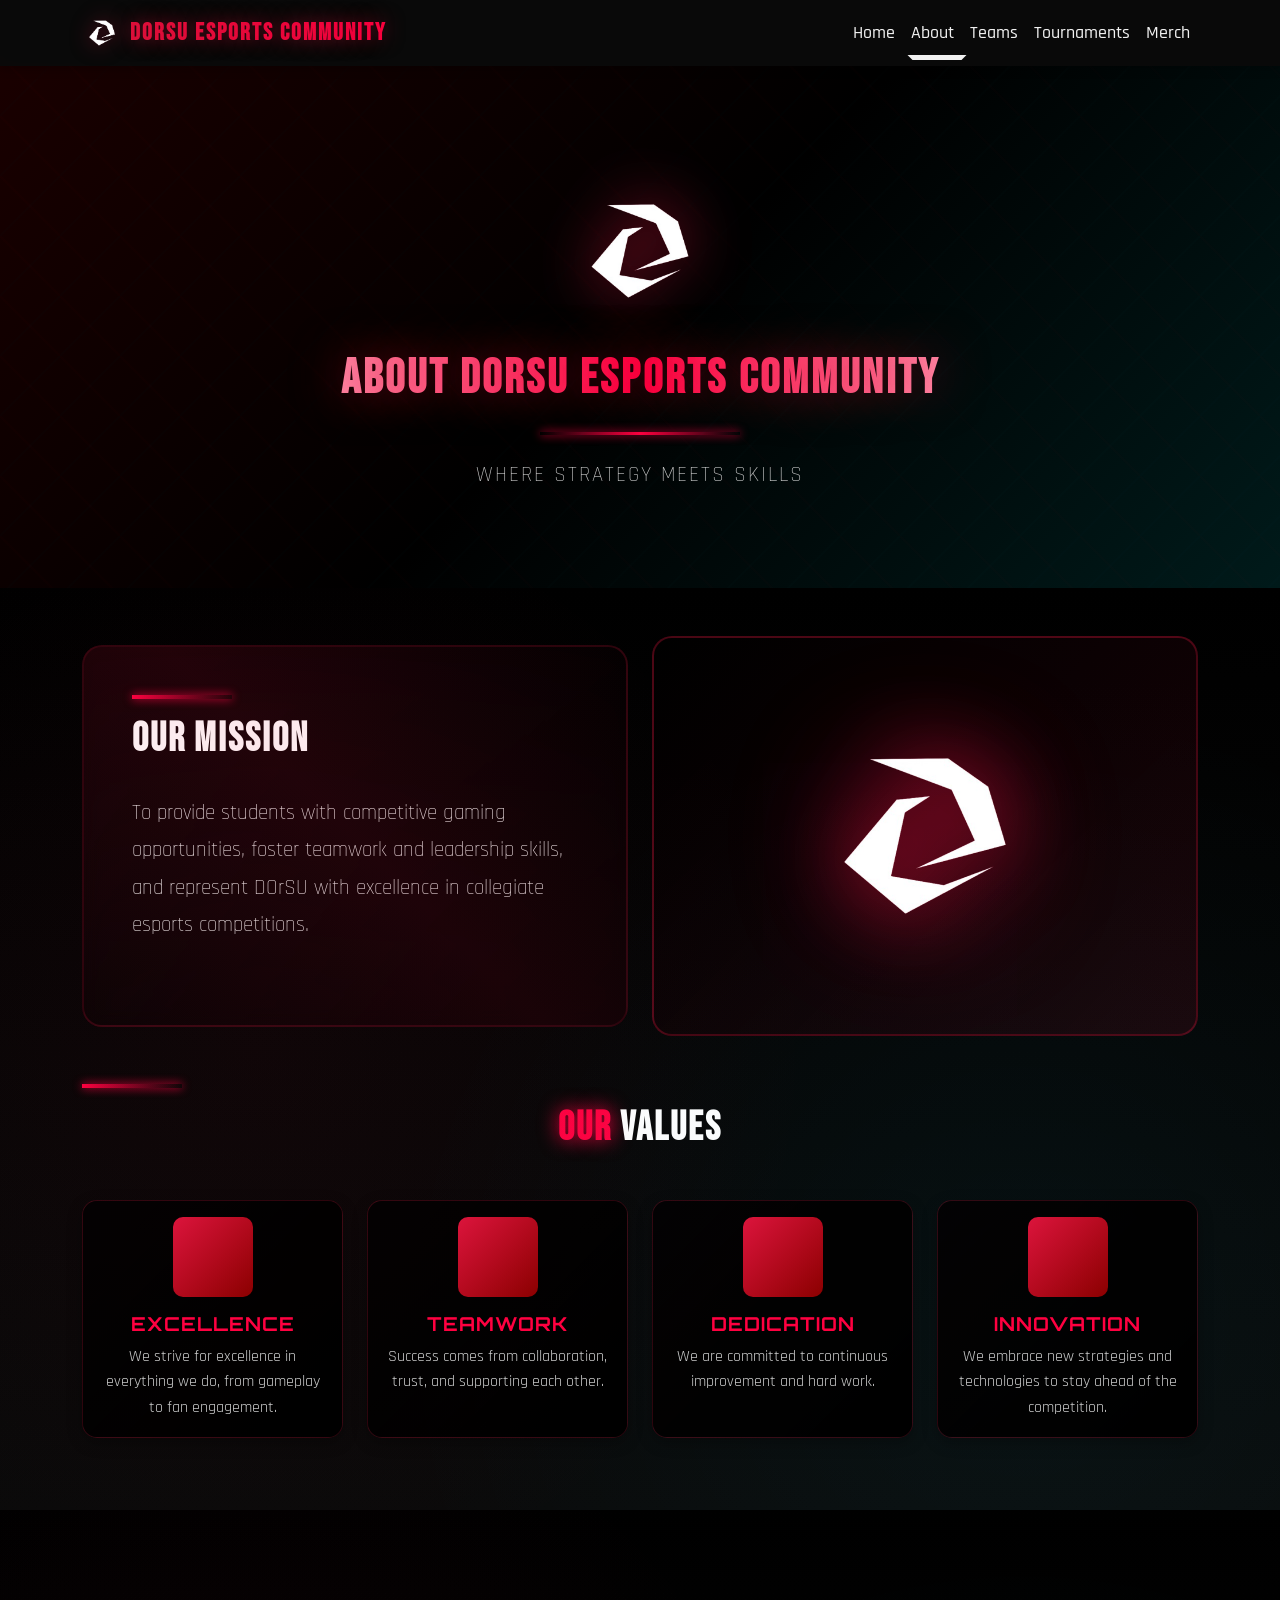
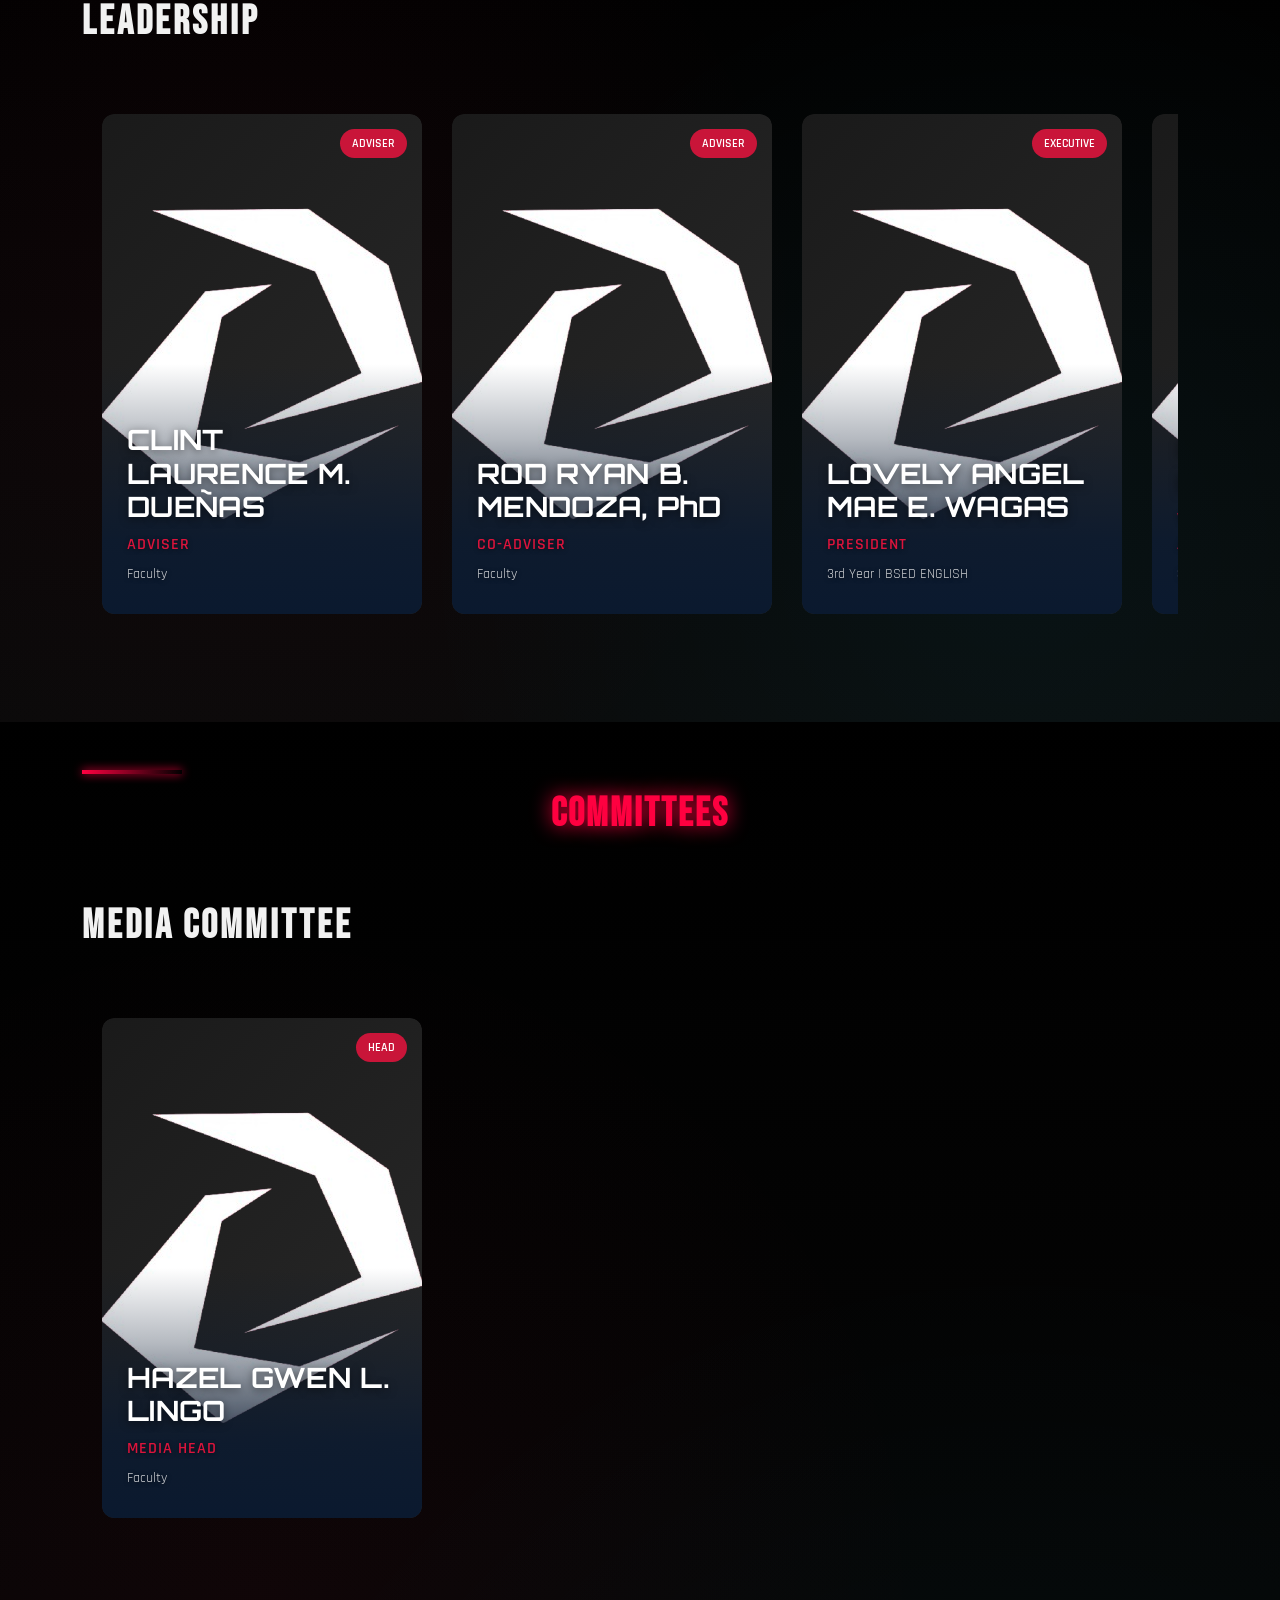
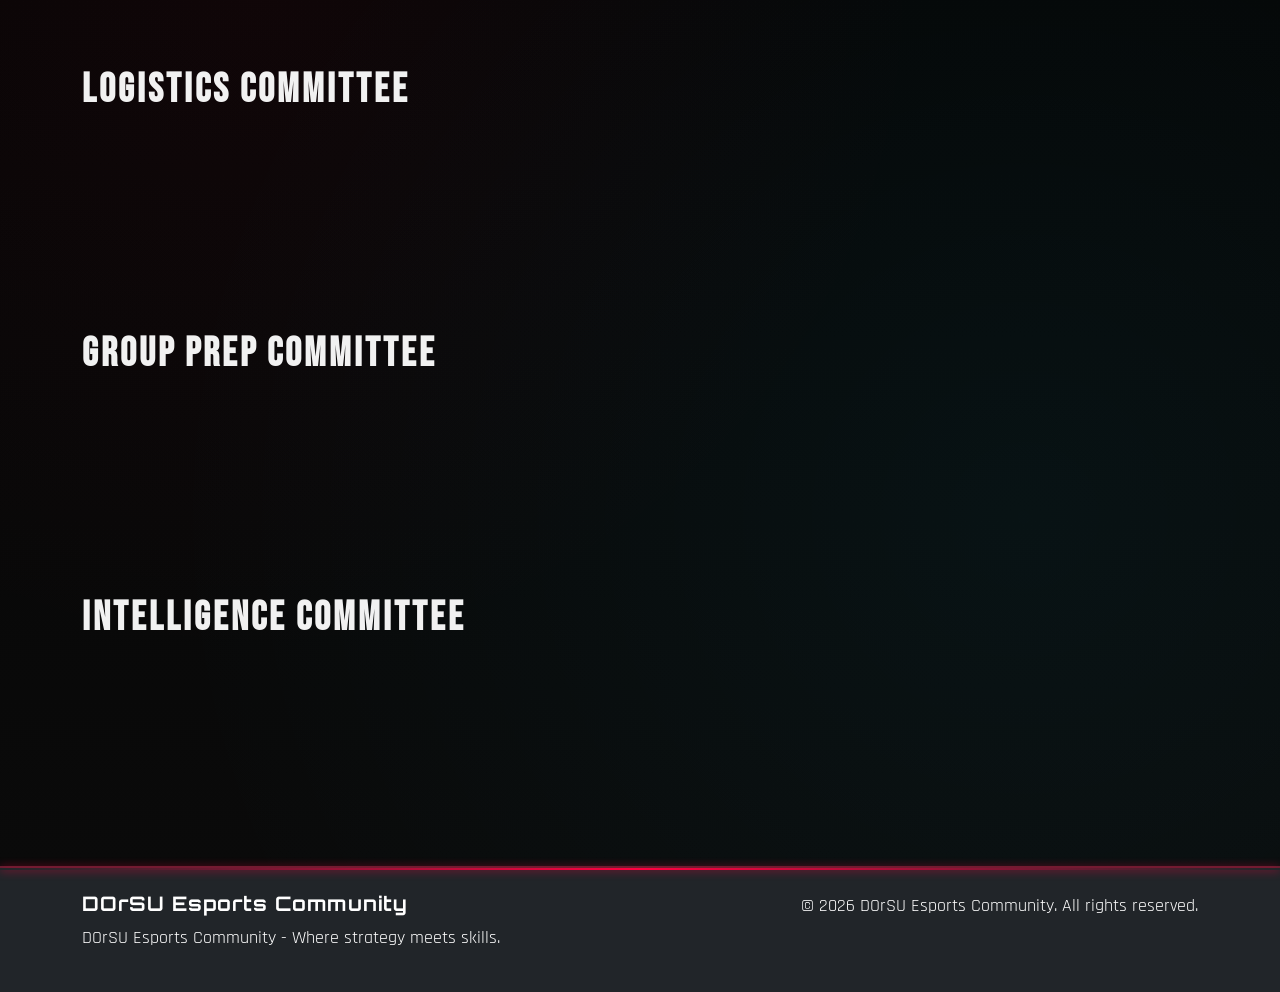
==== about.html @ 7065ba1b "Add files via upload" ====
<!doctype html>
<html lang="en">
  <head>
    <meta charset="UTF-8" />
    <meta name="viewport" content="width=device-width, initial-scale=1.0" />
    <meta name="description" content="Learn about the DOrSU Esports Community mission, leadership, values, and organizational structure at Davao Oriental State University." />
    <meta property="og:title" content="About DOrSU Esports Community" />
    <meta property="og:description" content="Learn about the DOrSU Esports Community mission, leadership, values, and organizational structure." />
    <meta property="og:image" content="data/images/DEC.png" />
    <meta property="og:type" content="website" />
    <title>DOrSU Esports Community - About</title>
    <link rel="preconnect" href="https://fonts.googleapis.com" />
    <link rel="preconnect" href="https://fonts.gstatic.com" crossorigin />
    <link href="https://fonts.googleapis.com/css2?family=Orbitron:wght@400;500;700;900&family=Rajdhani:wght@300;400;500;600;700&family=Bebas+Neue&display=swap" rel="stylesheet" />
    <link href="https://cdn.jsdelivr.net/npm/bootstrap@5.3.2/dist/css/bootstrap.min.css" rel="stylesheet" />
    <link rel="icon" type="image/png" href="data/images/DEC.png" />
    <link rel="stylesheet" href="css/style.css" />
  </head>
  <body>
    <!-- Navigation -->
    <nav class="navbar navbar-expand-lg navbar-dark bg-dark fixed-top">
      <div class="container">
        <a class="navbar-brand d-flex align-items-center" href="index.html">
          <img src="data/images/DEC.png" alt="DEC Logo" class="navbar-logo me-2" width="40" height="40" />
          <span class="logo-text">DOrSU Esports Community</span>
        </a>
        <button class="navbar-toggler" type="button" data-bs-toggle="collapse" data-bs-target="#navbarNav" aria-controls="navbarNav" aria-expanded="false" aria-label="Toggle navigation">
          <span class="navbar-toggler-icon"></span>
        </button>
        <div class="collapse navbar-collapse" id="navbarNav">
          <ul class="navbar-nav ms-auto">
            <li class="nav-item">
              <a class="nav-link" href="index.html">Home</a>
            </li>
            <li class="nav-item dropdown">
              <a class="nav-link dropdown-toggle active" href="#" id="aboutDropdown" role="button" data-bs-toggle="dropdown" aria-expanded="false"> About </a>
              <ul class="dropdown-menu" aria-labelledby="aboutDropdown">
                <li><a class="dropdown-item" href="#about-section">About Us</a></li>
                <li><a class="dropdown-item" href="#org-structure">Leadership</a></li>
              </ul>
            </li>
            <li class="nav-item">
              <a class="nav-link" href="teams.html">Teams</a>
            </li>
            <li class="nav-item">
              <a class="nav-link" href="tournament.html">Tournaments</a>
            </li>
            <li class="nav-item">
              <a class="nav-link" href="merch.html">Merch</a>
            </li>
          </ul>
        </div>
      </div>
    </nav>

    <!-- About Header -->
    <section class="page-header esports-header">
      <div class="esports-particles"></div>
      <div class="container text-center">
        <div class="header-logo-wrapper mb-4">
          <img src="data/images/DEC.png" alt="DEC Logo" class="header-logo" />
        </div>
        <h1 id="aboutTitle" class="esports-title">About DOrSU Esports Community</h1>
        <div class="title-divider"></div>
        <p class="lead esports-subtitle" id="aboutSubtitle"></p>
      </div>
    </section>

    <!-- About Content -->
    <section id="about-section" class="py-5 esports-section">
      <div class="container">
        <div class="row align-items-center mb-5">
          <div class="col-lg-6">
            <div class="mission-card">
              <div class="esports-accent-line"></div>
              <h2 id="missionTitle" class="esports-heading"><span class="text-highlight">Our</span> Mission</h2>
              <p id="missionText" class="lead mission-text">To build the most successful and respected esports organization in the world.</p>
              <!-- <div class="mission-stats">
                <div class="stat-item">
                  <div class="stat-number">5+</div>
                  <div class="stat-label">Active Teams</div>
                </div>
                <div class="stat-item">
                  <div class="stat-number">50+</div>
                  <div class="stat-label">Players</div>
                </div>
                <div class="stat-item">
                  <div class="stat-number">100+</div>
                  <div class="stat-label">Matches Won</div>
                </div>
              </div> -->
            </div>
          </div>
          <div class="col-lg-6">
            <div class="about-image-esports">
              <div class="esports-glow"></div>
              <img src="data/images/DEC.png" alt="DEC Logo" class="about-logo-large" />
            </div>
          </div>
        </div>

        <div class="row">
          <div class="col-12">
            <div class="esports-accent-line mb-3"></div>
            <h2 class="mb-5 esports-heading text-center"><span class="text-highlight">Our</span> Values</h2>
            <div class="row" id="valuesContainer">
              <!-- Values will be loaded from JSON -->
            </div>
          </div>
        </div>
      </div>
    </section>

    <!-- Leadership -->
    <section id="org-structure" class="py-5 esports-section">
      <div class="container">
        <div id="orgChartContainer" class="org-chart-wrapper">
          <!-- Leadership carousel will be loaded from JSON -->
        </div>
      </div>
    </section>

    <section id="committees" class="py-5 esports-section">
      <div class="container">
        <div class="esports-accent-line mb-3"></div>
        <h2 class="mb-4 esports-heading text-center"><span class="text-highlight">Committees</span></h2>
        <div id="committee-media" class="org-chart-wrapper mb-5">
          <!-- Media committee will be loaded from JSON -->
        </div>
        <div id="committee-logistics" class="org-chart-wrapper mb-5">
          <!-- Logistics committee will be loaded from JSON -->
        </div>
        <div id="committee-groupprep" class="org-chart-wrapper mb-5">
          <!-- Group Prep committee will be loaded from JSON -->
        </div>
        <div id="committee-intelligence" class="org-chart-wrapper mb-5">
          <!-- Intelligence committee will be loaded from JSON -->
        </div>
      </div>
    </section>

    <!-- Footer -->
    <footer class="bg-dark text-white py-4">
      <div class="container">
        <div class="row">
          <div class="col-md-6">
            <h5>DOrSU Esports Community</h5>
            <p id="footerText">DOrSU Esports Community - Where strategy meets skills.</p>
          </div>
          <div class="col-md-6 text-md-end">
            <p>&copy; 2026 DOrSU Esports Community. All rights reserved.</p>
          </div>
        </div>
      </div>
    </footer>

    <script src="https://cdn.jsdelivr.net/npm/bootstrap@5.3.2/dist/js/bootstrap.bundle.min.js"></script>
    <script src="js/about.js"></script>
  </body>
</html>
---- css/style.css ----
/* Global Styles */
:root {
  --primary-color: #dc143c;
  --secondary-color: #8b0000;
  --dark-bg: #0a0a0a;
  --card-bg: #1a1a1a;
  --text-light: #f1f1f1;
  --accent-red: #ff0000;
  --neon-red: #ff0040;
  --neon-blue: #00d9ff;
  --font-heading: "Orbitron", sans-serif;
  --font-body: "Rajdhani", sans-serif;
  --font-display: "Bebas Neue", cursive;
}

html {
  scroll-behavior: smooth;
}

* {
  margin: 0;
  padding: 0;
  box-sizing: border-box;
}

body {
  font-family: var(--font-body);
  padding-top: 56px;
  background: #000;
  color: var(--text-light);
  font-size: 18px;
  line-height: 1.6;
  -webkit-font-smoothing: antialiased;
  -moz-osx-font-smoothing: grayscale;
}

h1,
h2,
h3,
h4,
h5,
h6 {
  font-family: var(--font-heading);
  font-weight: 700;
  letter-spacing: 1px;
}

.hero-title,
.esports-title {
  font-family: var(--font-display);
  letter-spacing: 4px;
}

p {
  font-family: var(--font-body);
  font-weight: 400;
}

/* Navigation */
.navbar {
  box-shadow: 0 2px 10px rgba(0, 0, 0, 0.3);
  background: rgba(10, 10, 10, 0.95) !important;
  backdrop-filter: blur(10px);
}

.navbar-logo {
  height: 40px;
  width: auto;
  filter: drop-shadow(0 0 10px rgba(220, 20, 60, 0.5));
  transition: transform 0.3s ease;
}

.navbar-logo:hover {
  transform: scale(1.1);
}

.logo-text {
  font-weight: bold;
  font-size: 1.5rem;
  font-family: var(--font-display);
  background: linear-gradient(45deg, var(--primary-color), var(--neon-red));
  -webkit-background-clip: text;
  -webkit-text-fill-color: transparent;
  background-clip: text;
  text-shadow: 0 0 20px rgba(220, 20, 60, 0.5);
  letter-spacing: 2px;
}

.nav-link {
  font-weight: 500;
  transition: all 0.3s ease;
  position: relative;
  color: var(--text-light) !important;
}

.nav-link::after {
  content: "";
  position: absolute;
  bottom: -5px;
  left: 50%;
  width: 0;
  height: 2px;
  background: linear-gradient(90deg, transparent, var(--neon-red), transparent);
  transition: all 0.3s ease;
  transform: translateX(-50%);
}

.nav-link:hover::after,
.nav-link.active::after {
  width: 100%;
}

.nav-link:hover {
  color: var(--neon-red) !important;
}

/* Hero Section */
.hero-section {
  position: relative;
  height: 100vh;
  min-height: 600px;
  background: linear-gradient(rgba(0, 0, 0, 0.5), rgba(0, 0, 0, 0.5)), url("../data/dec_images/COVER.jpg");
  background-size: cover;
  background-position: center;
  background-repeat: no-repeat;
  display: flex;
  align-items: center;
  justify-content: center;
  overflow: hidden;
}

.esports-hero::before {
  content: "";
  position: absolute;
  top: 0;
  left: 0;
  right: 0;
  bottom: 0;
  background: linear-gradient(45deg, transparent 48%, rgba(220, 20, 60, 0.05) 49%, rgba(220, 20, 60, 0.05) 51%, transparent 52%), linear-gradient(-45deg, transparent 48%, rgba(0, 217, 255, 0.03) 49%, rgba(0, 217, 255, 0.03) 51%, transparent 52%);
  background-size: 60px 60px;
  animation: gridMove 20s linear infinite;
  opacity: 0.3;
}

.hero-particles {
  position: absolute;
  width: 100%;
  height: 100%;
  top: 0;
  left: 0;
  overflow: hidden;
  z-index: 1;
}

.hero-logo-wrapper {
  position: relative;
  z-index: 3;
  animation: float 3s ease-in-out infinite;
}

.hero-logo {
  height: 200px;
  width: auto;
  filter: drop-shadow(0 0 40px rgba(220, 20, 60, 0.9));
  transition: all 0.3s ease;
}

.hero-logo:hover {
  filter: drop-shadow(0 0 60px rgba(220, 20, 60, 1));
  transform: scale(1.05);
}

.hero-overlay {
  position: absolute;
  top: 0;
  left: 0;
  width: 100%;
  height: 100%;
  background: rgba(0, 0, 0, 0.5);
  z-index: 1;
}

.hero-content {
  position: relative;
  z-index: 2;
  text-align: center;
  color: white;
}

.hero-title {
  font-size: 4rem;
  font-weight: 900;
  margin-bottom: 1rem;
  text-shadow: 0 0 30px rgba(220, 20, 60, 0.8);
  text-transform: uppercase;
  letter-spacing: 4px;
  background: linear-gradient(90deg, #fff, var(--neon-red), #fff);
  -webkit-background-clip: text;
  -webkit-text-fill-color: transparent;
  background-clip: text;
  animation: titleGlow 2s ease-in-out infinite alternate;
}

.hero-divider {
  width: 250px;
  height: 3px;
  background: linear-gradient(90deg, transparent, var(--neon-red), transparent);
  margin: 1.5rem auto;
  box-shadow: 0 0 15px var(--neon-red);
}

.hero-subtitle {
  font-size: 1.8rem;
  margin-bottom: 2rem;
  text-shadow: 0 0 20px rgba(0, 0, 0, 0.8);
  font-weight: 300;
  letter-spacing: 2px;
  text-transform: uppercase;
  color: rgba(255, 255, 255, 0.9);
}

.esports-btn {
  padding: 15px 40px;
  font-size: 1.1rem;
  border-radius: 50px;
  text-transform: uppercase;
  letter-spacing: 2px;
  font-weight: 700;
  background: linear-gradient(135deg, var(--neon-red), var(--primary-color));
  border: none;
  box-shadow: 0 0 30px rgba(220, 20, 60, 0.5);
  transition: all 0.3s ease;
  position: relative;
  overflow: hidden;
}

.esports-btn::before {
  content: "";
  position: absolute;
  top: 0;
  left: -100%;
  width: 100%;
  height: 100%;
  background: linear-gradient(90deg, transparent, rgba(255, 255, 255, 0.3), transparent);
  transition: left 0.5s ease;
}

.esports-btn:hover::before {
  left: 100%;
}

.esports-btn:hover {
  transform: translateY(-3px) scale(1.05);
  box-shadow: 0 10px 40px rgba(220, 20, 60, 0.8);
}

/* Page Header */
.page-header {
  background: linear-gradient(135deg, #8b0000 0%, #000000 100%);
  color: white;
  padding: 100px 0 50px;
  text-align: center;
}

.page-header h1 {
  font-size: 3rem;
  font-weight: bold;
  margin-bottom: 1rem;
}

/* Esports Header Styling */
.esports-header {
  position: relative;
  background: linear-gradient(135deg, #1a0000 0%, #000 50%, #001a1a 100%);
  padding: 120px 0 80px;
  overflow: hidden;
}

.esports-header::before {
  content: "";
  position: absolute;
  top: 0;
  left: 0;
  right: 0;
  bottom: 0;
  background: linear-gradient(45deg, transparent 48%, rgba(220, 20, 60, 0.05) 49%, rgba(220, 20, 60, 0.05) 51%, transparent 52%), linear-gradient(-45deg, transparent 48%, rgba(0, 217, 255, 0.03) 49%, rgba(0, 217, 255, 0.03) 51%, transparent 52%);
  background-size: 60px 60px;
  animation: gridMove 20s linear infinite;
  opacity: 0.3;
}

@keyframes gridMove {
  0% {
    transform: translate(0, 0);
  }
  100% {
    transform: translate(60px, 60px);
  }
}

.esports-particles {
  position: absolute;
  width: 100%;
  height: 100%;
  top: 0;
  left: 0;
  overflow: hidden;
  z-index: 1;
}

.header-logo-wrapper {
  position: relative;
  z-index: 2;
  animation: float 3s ease-in-out infinite;
}

@keyframes float {
  0%,
  100% {
    transform: translateY(0px);
  }
  50% {
    transform: translateY(-10px);
  }
}

.header-logo {
  height: 150px;
  width: auto;
  filter: drop-shadow(0 0 30px rgba(220, 20, 60, 0.8));
  transition: all 0.3s ease;
}

.header-logo:hover {
  filter: drop-shadow(0 0 50px rgba(220, 20, 60, 1));
  transform: scale(1.05);
}

.esports-title {
  font-size: 3.5rem;
  font-weight: 900;
  text-transform: uppercase;
  letter-spacing: 3px;
  position: relative;
  z-index: 2;
  background: linear-gradient(90deg, #fff, var(--neon-red), #fff);
  -webkit-background-clip: text;
  -webkit-text-fill-color: transparent;
  background-clip: text;
  text-shadow: 0 0 50px rgba(220, 20, 60, 0.5);
  animation: titleGlow 2s ease-in-out infinite alternate;
}

@keyframes titleGlow {
  from {
    filter: drop-shadow(0 0 10px rgba(220, 20, 60, 0.5));
  }
  to {
    filter: drop-shadow(0 0 20px rgba(220, 20, 60, 0.8));
  }
}

.title-divider {
  width: 200px;
  height: 3px;
  background: linear-gradient(90deg, transparent, var(--neon-red), transparent);
  margin: 1.5rem auto;
  box-shadow: 0 0 10px var(--neon-red);
}

.esports-subtitle {
  font-size: 1.3rem;
  font-weight: 300;
  letter-spacing: 2px;
  text-transform: uppercase;
  color: rgba(255, 255, 255, 0.8);
  position: relative;
  z-index: 2;
}

/* Esports Section Styling */
.esports-section {
  background: linear-gradient(180deg, #000 0%, #0a0a0a 100%);
  position: relative;
}

.esports-section::before {
  content: "";
  position: absolute;
  top: 0;
  left: 0;
  right: 0;
  bottom: 0;
  background-image: radial-gradient(circle at 20% 50%, rgba(220, 20, 60, 0.05) 0%, transparent 50%), radial-gradient(circle at 80% 80%, rgba(0, 217, 255, 0.05) 0%, transparent 50%);
  pointer-events: none;
}

.esports-section-dark {
  background: linear-gradient(180deg, #0a0a0a 0%, #000 100%);
  position: relative;
}

.esports-section-dark::before {
  content: "";
  position: absolute;
  top: 0;
  left: 0;
  right: 0;
  bottom: 0;
  background-image: radial-gradient(circle at 30% 30%, rgba(0, 217, 255, 0.05) 0%, transparent 50%), radial-gradient(circle at 70% 70%, rgba(220, 20, 60, 0.05) 0%, transparent 50%);
  pointer-events: none;
}

/* News Card Styling */
.news-card {
  overflow: hidden;
  transition: all 0.4s ease;
}

.news-card img {
  height: 220px;
  object-fit: cover;
  transition: transform 0.4s ease;
}

.news-card:hover img {
  transform: scale(1.1);
}

.news-card .badge {
  background: linear-gradient(135deg, var(--neon-red), var(--primary-color)) !important;
  font-size: 0.75rem;
  padding: 0.4rem 0.8rem;
  letter-spacing: 1px;
  text-transform: uppercase;
  font-family: var(--font-heading);
  font-weight: 600;
}

/* Team Liquid-style News Cards */
.news-card-tl {
  position: relative;
  height: 350px;
  background-size: cover;
  background-position: center;
  border-radius: 15px;
  overflow: hidden;
  transition: all 0.4s ease;
  cursor: pointer;
}

.news-card-tl.news-card-large {
  height: 720px;
}

.news-card-tl:hover {
  transform: translateY(-5px);
  box-shadow: 0 15px 50px rgba(220, 20, 60, 0.4);
}

.news-card-overlay {
  position: absolute;
  top: 0;
  left: 0;
  right: 0;
  bottom: 0;
  background: linear-gradient(to top, rgba(0, 0, 0, 0.9) 0%, rgba(0, 0, 0, 0.6) 50%, rgba(0, 0, 0, 0.3) 100%);
  z-index: 1;
}

.news-card-badge {
  position: absolute;
  top: 20px;
  left: 20px;
  background: var(--primary-color);
  color: white;
  padding: 8px 20px;
  border-radius: 25px;
  font-size: 0.85rem;
  font-weight: 700;
  text-transform: uppercase;
  letter-spacing: 1px;
  font-family: var(--font-heading);
  z-index: 3;
}

.news-card-content {
  position: absolute;
  bottom: 0;
  left: 0;
  right: 0;
  padding: 40px 30px;
  z-index: 2;
}

.news-card-title {
  font-family: var(--font-display);
  font-size: 2.5rem;
  font-weight: 900;
  color: white;
  text-transform: uppercase;
  letter-spacing: 2px;
  margin-bottom: 25px;
  line-height: 1.2;
  text-shadow: 2px 2px 8px rgba(0, 0, 0, 0.8);
}

.news-card-btn {
  display: inline-block;
  background: white;
  color: #000;
  padding: 12px 30px;
  border-radius: 8px;
  font-family: var(--font-heading);
  font-size: 1rem;
  font-weight: 700;
  text-decoration: none;
  transition: all 0.3s ease;
  text-transform: capitalize;
}

.news-card-btn:hover {
  background: var(--primary-color);
  color: white;
  transform: translateX(5px);
}

.news-card-btn .arrow {
  margin-left: 8px;
  transition: transform 0.3s ease;
  display: inline-block;
}

.news-card-btn:hover .arrow {
  transform: translateX(5px);
}

/* Responsive */
@media (max-width: 768px) {
  .news-card-tl {
    height: 350px;
  }

  .news-card-title {
    font-size: 1.8rem;
  }

  .news-card-content {
    padding: 30px 25px;
  }
}

/* Old news card styles */
.news-card {
  overflow: hidden;
  transition: all 0.4s ease;
}

.news-card img {
  height: 220px;
  object-fit: cover;
  transition: transform 0.4s ease;
}

.news-card:hover img {
  transform: scale(1.1);
}

.news-card .badge {
  background: linear-gradient(135deg, var(--neon-red), var(--primary-color)) !important;
  font-size: 0.75rem;
  padding: 0.4rem 0.8rem;
  letter-spacing: 1px;
  text-transform: uppercase;
  font-family: var(--font-heading);
  font-weight: 600;
}

.news-card .card-title {
  font-family: var(--font-heading);
  font-size: 1.3rem;
  margin-top: 0.5rem;
}

.news-card .card-text {
  font-family: var(--font-body);
  font-size: 1rem;
  line-height: 1.6;
}

.news-card .btn-outline-danger {
  color: var(--neon-red);
  border-color: var(--neon-red);
  transition: all 0.3s ease;
  font-family: var(--font-heading);
  font-weight: 600;
  letter-spacing: 1px;
  text-transform: uppercase;
  font-size: 0.85rem;
}

.news-card .btn-outline-danger:hover {
  background: var(--neon-red);
  border-color: var(--neon-red);
  color: #fff;
  box-shadow: 0 0 20px rgba(220, 20, 60, 0.5);
  transform: translateY(-2px);
}

/* Achievement Card Styling */
.achievement-card {
  overflow: hidden;
  transition: all 0.4s ease;
}

.achievement-card img {
  height: 220px;
  object-fit: cover;
  transition: transform 0.4s ease;
}

.achievement-card:hover img {
  transform: scale(1.1);
}

.achievement-meta {
  display: flex;
  justify-content: space-between;
  align-items: center;
  margin-bottom: 1rem;
}

.achievement-year-badge {
  background: linear-gradient(135deg, var(--neon-red), var(--primary-color));
  color: #fff;
  padding: 0.4rem 1rem;
  border-radius: 20px;
  font-family: var(--font-heading);
  font-weight: 700;
  font-size: 1rem;
  letter-spacing: 1px;
  box-shadow: 0 0 15px rgba(220, 20, 60, 0.4);
}

.achievement-icon-badge {
  font-size: 2rem;
  filter: drop-shadow(0 0 10px rgba(255, 255, 255, 0.5));
  animation: float 3s ease-in-out infinite;
}

.achievement-card .card-title {
  font-family: var(--font-heading);
  font-size: 1.3rem;
  margin-bottom: 0.8rem;
}

.achievement-card .card-text {
  font-family: var(--font-body);
  font-size: 1rem;
  line-height: 1.6;
}

.mission-card {
  background: linear-gradient(135deg, rgba(220, 20, 60, 0.05) 0%, rgba(0, 0, 0, 0.8) 100%);
  border: 2px solid rgba(220, 20, 60, 0.2);
  border-radius: 20px;
  padding: 3rem;
  position: relative;
  overflow: hidden;
  backdrop-filter: blur(10px);
}

.mission-card::before {
  content: "";
  position: absolute;
  top: 0;
  left: 0;
  width: 100%;
  height: 100%;
  background: linear-gradient(45deg, transparent, rgba(220, 20, 60, 0.1), transparent);
  animation: shimmer 3s infinite;
}

@keyframes shimmer {
  0% {
    transform: translateX(-100%);
  }
  100% {
    transform: translateX(100%);
  }
}

.esports-accent-line {
  width: 100px;
  height: 4px;
  background: linear-gradient(90deg, var(--neon-red), transparent);
  margin-bottom: 1rem;
  box-shadow: 0 0 10px var(--neon-red);
}

.esports-heading {
  font-size: 2.5rem;
  font-weight: 900;
  text-transform: uppercase;
  letter-spacing: 2px;
  margin-bottom: 2rem;
  color: #fff;
  font-family: var(--font-display);
}

.text-highlight {
  color: var(--neon-red);
  text-shadow: 0 0 20px var(--neon-red);
}

.mission-text {
  font-size: 1.3rem;
  line-height: 1.8;
  color: rgba(255, 255, 255, 0.9);
  margin-bottom: 2rem;
}

.mission-stats {
  display: flex;
  gap: 2rem;
  margin-top: 2rem;
  flex-wrap: wrap;
}

.stat-item {
  text-align: center;
  flex: 1;
  min-width: 100px;
}

.stat-number {
  font-size: 3rem;
  font-weight: 900;
  background: linear-gradient(135deg, var(--neon-red), #ff6b9d);
  -webkit-background-clip: text;
  -webkit-text-fill-color: transparent;
  background-clip: text;
  line-height: 1;
  margin-bottom: 0.5rem;
}

.stat-label {
  font-size: 0.9rem;
  text-transform: uppercase;
  letter-spacing: 1px;
  color: rgba(255, 255, 255, 0.6);
}

.about-image-esports {
  position: relative;
  height: 400px;
  display: flex;
  align-items: center;
  justify-content: center;
  background: linear-gradient(135deg, rgba(0, 0, 0, 0.8) 0%, rgba(220, 20, 60, 0.1) 100%);
  border-radius: 20px;
  border: 2px solid rgba(220, 20, 60, 0.3);
  overflow: hidden;
}

.esports-glow {
  position: absolute;
  width: 200px;
  height: 200px;
  background: radial-gradient(circle, var(--neon-red), transparent);
  filter: blur(60px);
  opacity: 0.3;
  animation: pulse 3s ease-in-out infinite;
}

@keyframes pulse {
  0%,
  100% {
    transform: scale(1);
    opacity: 0.3;
  }
  50% {
    transform: scale(1.2);
    opacity: 0.5;
  }
}

.about-logo-large {
  height: 250px;
  width: auto;
  position: relative;
  z-index: 2;
  filter: drop-shadow(0 0 40px rgba(220, 20, 60, 0.8));
  animation: rotate3d 10s linear infinite;
}

@keyframes rotate3d {
  0% {
    transform: rotateY(0deg);
  }
  100% {
    transform: rotateY(360deg);
  }
}

/* Cards */
.card {
  border: none;
  border-radius: 15px;
  box-shadow: 0 5px 15px rgba(0, 0, 0, 0.3);
  transition:
    transform 0.3s ease,
    box-shadow 0.3s ease;
  height: 100%;
  background: linear-gradient(135deg, rgba(220, 20, 60, 0.05) 0%, rgba(0, 0, 0, 0.9) 100%);
  border: 1px solid rgba(220, 20, 60, 0.2);
  overflow: hidden;
}

.card:hover {
  transform: translateY(-10px) scale(1.02);
  box-shadow:
    0 15px 35px rgba(0, 0, 0, 0.5),
    0 0 30px rgba(220, 20, 60, 0.3);
  border-color: var(--neon-red);
}

.card-img-top {
  border-radius: 15px 15px 0 0;
  height: 200px;
  object-fit: cover;
}

.card-body {
  background: rgba(0, 0, 0, 0.8);
  color: var(--text-light);
}

.card-title {
  color: var(--neon-red);
  font-weight: 700;
  text-transform: uppercase;
  letter-spacing: 1px;
  font-family: var(--font-heading);
  font-size: 1.2rem;
}

.card-text {
  color: rgba(255, 255, 255, 0.8);
  font-family: var(--font-body);
  font-size: 1rem;
  line-height: 1.6;
}

/* Team Section */
.team-section {
  margin-bottom: 4rem;
  background-size: cover;
  background-position: center;
  background-repeat: no-repeat;
  border-radius: 20px;
  overflow: hidden;
  position: relative;
  padding: 3rem 2rem;
}

.team-section-overlay {
  position: absolute;
  top: 0;
  left: 0;
  width: 100%;
  height: 100%;
  background: linear-gradient(90deg, rgba(0, 0, 0, 0.9) 0%, rgba(0, 0, 0, 0.6) 50%, rgba(0, 0, 0, 0.9) 100%);
  z-index: 1;
}

.team-content {
  position: relative;
  z-index: 2;
}

.team-header {
  display: flex;
  align-items: center;
  gap: 1.5rem;
  margin-bottom: 2rem;
}

.team-title {
  color: white;
  font-size: 2.5rem;
  font-weight: bold;
  margin-bottom: 0;
  text-align: left;
  text-shadow: 2px 2px 4px rgba(0, 0, 0, 0.8);
}

.game-logo {
  width: 150px;
  height: 150px;
  object-fit: contain;
  filter: drop-shadow(2px 2px 4px rgba(0, 0, 0, 0.8));
}

.players-carousel {
  display: flex;
  gap: 1.5rem;
  overflow-x: auto;
  padding: 1rem 0;
  scrollbar-width: thin;
  scrollbar-color: var(--primary-color) rgba(0, 0, 0, 0.2);
}

.players-carousel::-webkit-scrollbar {
  height: 8px;
}

.players-carousel::-webkit-scrollbar-track {
  background: rgba(0, 0, 0, 0.2);
  border-radius: 10px;
}

.players-carousel::-webkit-scrollbar-thumb {
  background: var(--primary-color);
  border-radius: 10px;
}

.player-card-wrapper {
  flex: 0 0 auto;
  width: 280px;
}

.player-card-new {
  background: linear-gradient(135deg, rgba(220, 20, 60, 0.1) 0%, rgba(0, 0, 0, 0.8) 100%);
  border-radius: 15px;
  overflow: hidden;
  border: 2px solid rgba(220, 20, 60, 0.3);
  transition: all 0.3s ease;
  height: 100%;
}

.player-card-new:hover {
  transform: translateY(-10px);
  border-color: var(--primary-color);
  box-shadow: 0 10px 30px rgba(220, 20, 60, 0.4);
}

.player-image {
  width: 100%;
  height: 260px;
  background-size: cover;
  background-position: center;
  background-repeat: no-repeat;
  position: relative;
}

.player-info {
  padding: 1.5rem;
  background: rgba(0, 0, 0, 0.9);
  text-align: center;
}

.player-dept-logo {
  width: 50px;
  height: 50px;
  object-fit: cover;
  position: absolute;
  top: 10px;
  right: 10px;
  background: rgba(255, 255, 255, 0.95);
  border-radius: 50%;
  padding: 2px;
  border: 2px solid rgba(220, 20, 60, 0.5);
  box-shadow: 0 2px 8px rgba(0, 0, 0, 0.3);
}

.player-ign {
  font-size: 1.5rem;
  font-weight: bold;
  color: white;
  margin-bottom: 0.3rem;
}

.player-real-name {
  font-size: 1.1rem;
  font-weight: 600;
  color: #ffd700;
  margin-bottom: 0.5rem;
}

.player-details {
  color: #aaa;
  font-size: 0.9rem;
}

/* Old styles kept for backward compatibility */
.team-card {
  background: white;
  border-radius: 10px;
  padding: 2rem;
  margin-bottom: 2rem;
  box-shadow: 0 5px 15px rgba(0, 0, 0, 0.1);
}

.team-card h3 {
  color: var(--primary-color);
  margin-bottom: 1.5rem;
}

.player-card {
  background: #f8f9fa;
  border-radius: 8px;
  padding: 1rem;
  margin-bottom: 1rem;
  transition: background 0.3s ease;
}

.player-card:hover {
  background: #e9ecef;
}

.player-name {
  font-weight: bold;
  font-size: 1.1rem;
  margin-bottom: 0.25rem;
}

.player-role {
  color: #6c757d;
  font-size: 0.9rem;
}

/* Image Placeholders */
.about-image-placeholder,
.feature-icon {
  background: linear-gradient(135deg, #dc143c 0%, #8b0000 100%);
  border-radius: 10px;
  display: flex;
  align-items: center;
  justify-content: center;
  color: white;
  font-weight: bold;
}

.about-image-placeholder {
  height: 300px;
}

.feature-icon {
  width: 80px;
  height: 80px;
  margin: 0 auto 1rem;
  font-size: 2rem;
}

/* Badges */
.badge {
  font-size: 0.9rem;
  padding: 0.5rem 1rem;
  border-radius: 20px;
}

/* Buttons */
.btn-primary {
  background: var(--primary-color);
  border: none;
  padding: 12px 30px;
  border-radius: 25px;
  font-weight: 600;
  transition: all 0.3s ease;
}

.btn-primary:hover {
  background: var(--secondary-color);
  transform: scale(1.05);
}

/* Footer */
footer {
  margin-top: auto;
  background: rgba(10, 10, 10, 0.98) !important;
  border-top: 2px solid rgba(220, 20, 60, 0.3);
  position: relative;
}

footer::before {
  content: "";
  position: absolute;
  top: 0;
  left: 0;
  right: 0;
  height: 2px;
  background: linear-gradient(90deg, transparent, var(--neon-red), transparent);
  box-shadow: 0 0 10px var(--neon-red);
}

/* Responsive */
@media (max-width: 768px) {
  body {
    font-size: 16px;
  }

  .hero-title {
    font-size: 2rem;
    letter-spacing: 2px;
  }

  .hero-subtitle {
    font-size: 1rem;
    letter-spacing: 1px;
  }

  .page-header h1 {
    font-size: 1.8rem;
  }

  .hero-section {
    height: 400px;
    min-height: 500px;
  }

  .hero-logo {
    height: 100px;
  }

  .hero-divider {
    width: 150px;
  }

  .esports-btn {
    padding: 10px 25px;
    font-size: 0.85rem;
    letter-spacing: 1px;
  }

  .esports-title {
    font-size: 1.8rem;
    letter-spacing: 2px;
  }

  .header-logo {
    height: 80px;
  }

  .about-logo-large {
    height: 120px;
  }

  .mission-card {
    padding: 1.5rem;
    margin-bottom: 2rem;
  }

  .mission-stats {
    gap: 0.8rem;
    justify-content: space-around;
  }

  .stat-number {
    font-size: 1.8rem;
  }

  .stat-label {
    font-size: 0.8rem;
  }

  .navbar-logo {
    height: 28px;
  }

  .logo-text {
    font-size: 1.1rem;
    letter-spacing: 1px;
  }

  .achievement-card img,
  .news-card img {
    height: 180px;
  }

  .achievement-year-badge {
    font-size: 0.85rem;
    padding: 0.3rem 0.8rem;
  }

  .achievement-icon-badge {
    font-size: 1.5rem;
  }

  .card-title {
    font-size: 1rem;
  }

  .card-text {
    font-size: 0.9rem;
  }

  .esports-heading {
    font-size: 1.8rem;
    letter-spacing: 1px;
  }

  .esports-accent-line {
    width: 60px;
  }

  .page-header {
    padding: 80px 0 40px;
  }

  .title-divider {
    width: 120px;
  }

  .esports-subtitle {
    font-size: 1rem;
    letter-spacing: 1px;
  }

  /* Better spacing for mobile */
  .container {
    padding-left: 1rem;
    padding-right: 1rem;
  }

  /* Mobile menu improvements */
  .navbar-collapse {
    background: rgba(10, 10, 10, 0.98);
    padding: 1rem;
    border-radius: 10px;
    margin-top: 1rem;
  }

  .nav-link {
    padding: 0.8rem 1rem;
    border-bottom: 1px solid rgba(220, 20, 60, 0.2);
  }

  .nav-link:last-child {
    border-bottom: none;
  }

  /* Team section mobile improvements */
  .team-section {
    padding: 2rem 1rem;
  }

  .team-title {
    font-size: 1.8rem;
  }

  .game-logo {
    width: 120px;
    height: 120px;
  }

  .player-card-wrapper {
    width: 240px;
  }

  .player-ign {
    font-size: 1.3rem;
  }

  .player-real-name {
    font-size: 1rem;
  }
}

/* Extra small devices */
@media (max-width: 576px) {
  .hero-title {
    font-size: 1.5rem;
  }

  .hero-logo {
    height: 80px;
  }

  .esports-title {
    font-size: 1.5rem;
  }

  .header-logo {
    height: 60px;
  }

  .achievement-card img,
  .news-card img {
    height: 150px;
  }

  .mission-stats {
    flex-direction: column;
    gap: 1rem;
  }

  .stat-item {
    min-width: auto;
  }

  .team-title {
    font-size: 1.5rem;
  }

  .player-card-wrapper {
    width: 200px;
  }

  .card-title {
    font-size: 0.95rem;
  }

  .esports-heading {
    font-size: 1.5rem;
  }
}

/* Animations */
@keyframes fadeIn {
  from {
    opacity: 0;
    transform: translateY(20px);
  }
  to {
    opacity: 1;
    transform: translateY(0);
  }
}

@keyframes fadeInUp {
  from {
    opacity: 0;
    transform: translateY(40px);
  }
  to {
    opacity: 1;
    transform: translateY(0);
  }
}

@keyframes fadeInLeft {
  from {
    opacity: 0;
    transform: translateX(-40px);
  }
  to {
    opacity: 1;
    transform: translateX(0);
  }
}

@keyframes fadeInRight {
  from {
    opacity: 0;
    transform: translateX(40px);
  }
  to {
    opacity: 1;
    transform: translateX(0);
  }
}

@keyframes slideInDown {
  from {
    opacity: 0;
    transform: translateY(-40px);
  }
  to {
    opacity: 1;
    transform: translateY(0);
  }
}

@keyframes zoomIn {
  from {
    opacity: 0;
    transform: scale(0.8);
  }
  to {
    opacity: 1;
    transform: scale(1);
  }
}

@keyframes bounceIn {
  0% {
    opacity: 0;
    transform: scale(0.3);
  }
  50% {
    opacity: 1;
    transform: scale(1.05);
  }
  70% {
    transform: scale(0.9);
  }
  100% {
    transform: scale(1);
  }
}

.card,
.team-card {
  animation: fadeInUp 0.6s ease-out;
}

.card:nth-child(1) {
  animation-delay: 0.1s;
  opacity: 0;
  animation-fill-mode: forwards;
}
.card:nth-child(2) {
  animation-delay: 0.2s;
  opacity: 0;
  animation-fill-mode: forwards;
}
.card:nth-child(3) {
  animation-delay: 0.3s;
  opacity: 0;
  animation-fill-mode: forwards;
}
.card:nth-child(4) {
  animation-delay: 0.4s;
  opacity: 0;
  animation-fill-mode: forwards;
}
.card:nth-child(5) {
  animation-delay: 0.5s;
  opacity: 0;
  animation-fill-mode: forwards;
}
.card:nth-child(6) {
  animation-delay: 0.6s;
  opacity: 0;
  animation-fill-mode: forwards;
}

.hero-title {
  animation: fadeInUp 0.8s ease-out 0.2s backwards;
}

.hero-subtitle {
  animation: fadeInUp 0.8s ease-out 0.4s backwards;
}

.hero-logo-wrapper {
  animation: zoomIn 0.8s ease-out backwards;
}

.esports-btn {
  animation: bounceIn 0.8s ease-out 0.6s backwards;
}

.hero-divider {
  animation: fadeIn 0.6s ease-out 0.5s backwards;
}

.esports-heading {
  animation: fadeInUp 0.8s ease-out backwards;
}

.esports-accent-line {
  animation: fadeInLeft 0.6s ease-out backwards;
}

.page-header h1,
.esports-title {
  animation: fadeInUp 0.8s ease-out 0.2s backwards;
}

.header-logo-wrapper {
  animation: zoomIn 0.8s ease-out backwards;
}

.title-divider {
  animation: fadeIn 0.6s ease-out 0.4s backwards;
}

.esports-subtitle {
  animation: fadeInUp 0.8s ease-out 0.6s backwards;
}

.player-card-new {
  animation: fadeInUp 0.6s ease-out;
  animation-fill-mode: both;
}

.player-card-wrapper:nth-child(1) .player-card-new {
  animation-delay: 0.1s;
}
.player-card-wrapper:nth-child(2) .player-card-new {
  animation-delay: 0.2s;
}
.player-card-wrapper:nth-child(3) .player-card-new {
  animation-delay: 0.3s;
}
.player-card-wrapper:nth-child(4) .player-card-new {
  animation-delay: 0.4s;
}
.player-card-wrapper:nth-child(5) .player-card-new {
  animation-delay: 0.5s;
}
.player-card-wrapper:nth-child(6) .player-card-new {
  animation-delay: 0.6s;
}

.team-header {
  animation: fadeInLeft 0.8s ease-out backwards;
}

.news-card,
.achievement-card {
  animation: fadeInUp 0.6s ease-out;
  animation-fill-mode: both;
}

.news-card:nth-child(1),
.achievement-card:nth-child(1) {
  animation-delay: 0.1s;
}
.news-card:nth-child(2),
.achievement-card:nth-child(2) {
  animation-delay: 0.2s;
}
.news-card:nth-child(3),
.achievement-card:nth-child(3) {
  animation-delay: 0.3s;
}

.mission-card {
  animation: fadeIn 0.8s ease-out 0.3s backwards;
}

.about-image-esports {
  animation: zoomIn 0.8s ease-out 0.2s backwards;
}

.feature-icon {
  animation: bounceIn 0.8s ease-out;
  animation-fill-mode: both;
}

.navbar {
  animation: slideInDown 0.6s ease-out backwards;
}

footer {
  animation: fadeInUp 0.6s ease-out backwards;
}

/* Leadership/Organizational Chart Styles - Horizontal Carousel */
.org-chart-wrapper {
  width: 100%;
  position: relative;
  padding: 40px 0;
}

.org-chart-header {
  display: flex;
  justify-content: space-between;
  align-items: center;
  margin-bottom: 40px;
}

.org-chart-title {
  font-size: 2.5rem;
  font-family: var(--font-display);
  color: var(--text-light);
  letter-spacing: 3px;
}

.org-chart-navigation {
  display: flex;
  gap: 15px;
}

.org-nav-btn {
  width: 50px;
  height: 50px;
  border-radius: 50%;
  background: rgba(220, 20, 60, 0.2);
  border: 2px solid var(--primary-color);
  color: var(--text-light);
  display: flex;
  align-items: center;
  justify-content: center;
  cursor: pointer;
  transition: all 0.3s ease;
  font-size: 1.5rem;
}

.org-nav-btn:hover {
  background: var(--primary-color);
  transform: scale(1.1);
  box-shadow: 0 0 20px rgba(220, 20, 60, 0.6);
}

.org-nav-btn:disabled {
  opacity: 0.3;
  cursor: not-allowed;
}

.org-nav-btn:disabled:hover {
  background: rgba(220, 20, 60, 0.2);
  transform: none;
  box-shadow: none;
}

.org-carousel-container {
  position: relative;
  width: 100%;
  padding: 0 20px;
}

.org-carousel {
  display: flex;
  gap: 30px;
  overflow-x: auto;
  padding: 20px 0;
  scrollbar-width: thin;
  scrollbar-color: var(--primary-color) rgba(0, 0, 0, 0.2);
  scroll-behavior: smooth;
}

.org-carousel::-webkit-scrollbar {
  height: 8px;
}

.org-carousel::-webkit-scrollbar-track {
  background: rgba(0, 0, 0, 0.2);
  border-radius: 10px;
}

.org-carousel::-webkit-scrollbar-thumb {
  background: var(--primary-color);
  border-radius: 10px;
}

.org-card {
  flex: 0 0 auto;
  width: 320px;
  background: transparent;
  border-radius: 12px;
  overflow: hidden;
  transition: all 0.4s ease;
  border: none;
  position: relative;
}

@media (max-width: 768px) {
  .org-card {
    width: 85vw;
  }

  .org-carousel {
    gap: 20px;
  }

  .org-carousel-container {
    padding: 0 10px;
  }
}

.org-card:hover {
  transform: translateY(-10px);
  box-shadow: 0 15px 50px rgba(220, 20, 60, 0.4);
}

.org-card-image-container {
  width: 100%;
  height: 500px;
  overflow: hidden;
  position: relative;
  background: linear-gradient(135deg, #1a1a1a 0%, #2a2a2a 100%);
  border-radius: 12px;
}

.org-card-image {
  width: 100%;
  height: 100%;
  object-fit: cover;
  transition: transform 0.5s ease;
}

.org-card:hover .org-card-image {
  transform: scale(1.08);
}

/* Gradient overlay for text readability */
.org-card-image-container::after {
  content: "";
  position: absolute;
  bottom: 0;
  left: 0;
  right: 0;
  height: 50%;
  background: linear-gradient(to top, rgba(10, 25, 47, 0.98) 0%, rgba(10, 25, 47, 0.85) 30%, rgba(10, 25, 47, 0.3) 70%, transparent 100%);
  pointer-events: none;
  z-index: 1;
}

.org-card-content {
  position: absolute;
  bottom: 0;
  left: 0;
  right: 0;
  padding: 30px 25px;
  background: transparent;
  z-index: 2;
}

.org-card-name {
  font-size: 1.75rem;
  font-weight: 700;
  color: #ffffff;
  font-family: var(--font-heading);
  margin-bottom: 8px;
  letter-spacing: 0.3px;
  line-height: 1.2;
  word-wrap: break-word;
  overflow-wrap: break-word;
  text-shadow: 0 2px 8px rgba(0, 0, 0, 0.5);
}

.org-card-position {
  font-size: 1rem;
  font-weight: 600;
  color: var(--primary-color);
  font-family: var(--font-body);
  margin-bottom: 6px;
  text-transform: uppercase;
  letter-spacing: 1px;
  text-shadow: 0 1px 4px rgba(0, 0, 0, 0.5);
}

.org-card-year-program {
  font-size: 0.9rem;
  color: rgba(255, 255, 255, 0.8);
  font-family: var(--font-body);
  line-height: 1.4;
  text-shadow: 0 1px 4px rgba(0, 0, 0, 0.5);
}

/* Level badges for hierarchy indication */
.org-card-level-badge {
  position: absolute;
  top: 15px;
  right: 15px;
  background: rgba(220, 20, 60, 0.9);
  color: white;
  padding: 5px 12px;
  border-radius: 20px;
  font-size: 0.75rem;
  font-weight: 600;
  text-transform: uppercase;
  z-index: 10;
  font-family: var(--font-body);
}

/* Dropdown menu styles */
.dropdown-menu {
  background: rgba(10, 10, 10, 0.95);
  backdrop-filter: blur(10px);
  border: 1px solid rgba(220, 20, 60, 0.3);
  box-shadow: 0 4px 20px rgba(0, 0, 0, 0.5);
}

.dropdown-item {
  color: var(--text-light);
  transition: all 0.3s ease;
  font-family: var(--font-body);
  font-weight: 500;
}

.dropdown-item:hover {
  background: rgba(220, 20, 60, 0.2);
  color: var(--neon-red);
  padding-left: 25px;
}

.dropdown-item:focus,
.dropdown-item:active {
  background: rgba(220, 20, 60, 0.3);
  color: var(--neon-red);
}

/* Responsive adjustments */
@media (max-width: 1200px) {
  .org-card {
    flex: 0 0 300px;
  }

  .org-card-image-container {
    height: 450px;
  }

  .org-card-name {
    font-size: 1.6rem;
  }
}

@media (max-width: 768px) {
  .org-chart-header {
    flex-direction: column;
    gap: 20px;
    text-align: center;
  }

  .org-chart-title {
    font-size: 2rem;
  }

  .org-card-image-container {
    height: 450px;
  }

  .org-card-content {
    padding: 25px 20px;
  }

  .org-card-name {
    font-size: 1.5rem;
    letter-spacing: 0.2px;
  }

  .org-card-position {
    font-size: 0.95rem;
  }

  .org-card-year-program {
    font-size: 0.85rem;
  }

  .org-nav-btn {
    width: 45px;
    height: 45px;
  }
}

@media (max-width: 576px) {
  .org-card-image-container {
    height: 420px;
  }

  .org-card-content {
    padding: 22px 18px;
  }

  .org-card-name {
    font-size: 1.4rem;
  }

  .org-card-position {
    font-size: 0.9rem;
  }

  .org-card-year-program {
    font-size: 0.8rem;
  }
}

/* Merch Page */
.merch-header {
  background:
    linear-gradient(135deg, rgba(26, 0, 0, 0.82) 0%, rgba(0, 0, 0, 0.78) 50%, rgba(0, 26, 26, 0.82) 100%),
    url("../data/merch/merch.jpg") center center / cover no-repeat;
}

.merch-section {
  /* background:
    linear-gradient(180deg, rgba(10, 10, 10, 0.92) 0%, rgba(20, 20, 20, 0.88) 100%),
    url("../data/merch/merch.png") center center / cover no-repeat fixed;
  min-height: 100vh; */
}

.merch-filters {
  display: flex;
  flex-wrap: wrap;
  gap: 10px;
  justify-content: center;
}

.merch-filter-btn {
  border: 1px solid rgba(220, 20, 60, 0.6);
  background: rgba(10, 10, 10, 0.7);
  color: var(--text-light);
  padding: 8px 18px;
  border-radius: 999px;
  font-family: var(--font-body);
  font-weight: 600;
  font-size: 1rem;
  letter-spacing: 1px;
  text-transform: uppercase;
  transition: all 0.3s ease;
}

.merch-filter-btn:hover,
.merch-filter-btn.active {
  background: linear-gradient(135deg, var(--neon-red), var(--primary-color));
  border-color: transparent;
  color: #fff;
  box-shadow: 0 8px 18px rgba(220, 20, 60, 0.4);
}

.merch-card {
  background: rgba(16, 16, 16, 0.95);
  border: 1px solid rgba(220, 20, 60, 0.2);
  box-shadow: 0 18px 40px rgba(0, 0, 0, 0.35);
  overflow: hidden;
  transition:
    transform 0.3s ease,
    box-shadow 0.3s ease;
}

.merch-card:hover {
  transform: translateY(-6px);
  box-shadow: 0 25px 50px rgba(220, 20, 60, 0.25);
}

.merch-image-wrapper {
  position: relative;
  overflow: hidden;
  background: radial-gradient(circle, rgba(220, 20, 60, 0.15), rgba(0, 0, 0, 0.9));
  height: 350px;
  display: flex;
  align-items: center;
  justify-content: center;
}

/* ensure card body text doesn't overflow on narrow columns */
.merch-card .card-body {
  padding: 16px;
}

.merch-card .card-body .card-title {
  font-size: 1rem;
  line-height: 1.3;
}

.merch-card .card-body .card-text {
  font-size: 0.9rem;
}

.merch-footer {
  padding: 10px 16px;
}

.merch-image {
  width: 100%;
  height: 100%;
  object-fit: cover;
  transition: transform 0.4s ease;
}

.merch-card:hover .merch-image {
  transform: scale(1.05);
}

.merch-badge {
  position: absolute;
  top: 16px;
  left: 16px;
  background: rgba(0, 217, 255, 0.9);
  color: #000;
  padding: 6px 12px;
  font-size: 0.75rem;
  font-weight: 700;
  text-transform: uppercase;
  border-radius: 999px;
}

.merch-meta {
  display: flex;
  justify-content: space-between;
  align-items: center;
  margin-bottom: 12px;
  font-size: 0.85rem;
  text-transform: uppercase;
  letter-spacing: 1px;
}

.merch-category {
  color: var(--neon-blue);
  font-weight: 600;
}

.merch-status {
  padding: 4px 10px;
  border-radius: 999px;
  font-weight: 600;
  background: rgba(255, 255, 255, 0.1);
}

.merch-status.in-stock {
  color: #2cffb0;
}

.merch-status.preorder {
  color: #ffd166;
}

.merch-status.sold-out {
  color: #ff4d6d;
}

.merch-sizes {
  display: flex;
  flex-wrap: wrap;
  gap: 8px;
  margin-top: 12px;
}

.merch-sizes span {
  border: 1px solid rgba(255, 255, 255, 0.2);
  padding: 4px 10px;
  border-radius: 6px;
  font-size: 0.8rem;
  letter-spacing: 0.5px;
}

.merch-footer {
  display: flex;
  justify-content: space-between;
  align-items: center;
  background: rgba(0, 0, 0, 0.4);
  border-top: 1px solid rgba(220, 20, 60, 0.2);
}

.merch-price {
  font-size: 1.2rem;
  font-weight: 700;
  color: var(--neon-red);
}

.merch-buy {
  text-transform: uppercase;
  letter-spacing: 1px;
}

/* ── Merch Mobile Responsive ── */
@media (max-width: 767.98px) {
  /* Header */
  .merch-section {
    padding-top: 28px !important;
    padding-bottom: 28px !important;
  }

  .merch-filters {
    gap: 7px;
  }

  .merch-filter-btn {
    padding: 6px 13px;
    font-size: 0.82rem;
    letter-spacing: 0.5px;
  }

  .merch-image-wrapper {
    height: 220px;
  }

  .merch-card .card-body {
    padding: 12px;
  }

  .merch-card .card-body .card-title {
    font-size: 0.88rem;
  }

  .merch-card .card-body .card-text {
    font-size: 0.78rem;
    display: -webkit-box;
    -webkit-line-clamp: 2;
    -webkit-box-orient: vertical;
    overflow: hidden;
  }

  .merch-meta {
    font-size: 0.72rem;
    margin-bottom: 8px;
  }

  .merch-sizes {
    gap: 5px;
    margin-top: 8px;
  }

  .merch-sizes span {
    padding: 3px 7px;
    font-size: 0.7rem;
  }

  .merch-footer {
    padding: 8px 12px;
  }

  .merch-price {
    font-size: 1rem;
  }

  .merch-buy {
    padding: 4px 10px;
    font-size: 0.75rem;
    letter-spacing: 0.5px;
  }

  .merch-badge {
    top: 8px;
    left: 8px;
    padding: 4px 8px;
    font-size: 0.65rem;
  }
}

@media (max-width: 575.98px) {
  .merch-image-wrapper {
    height: 180px;
  }

  .merch-filter-btn {
    padding: 5px 11px;
    font-size: 0.77rem;
  }

  .merch-card .card-body .card-title {
    font-size: 0.82rem;
  }
}

/* ============================================================
   TOURNAMENT PAGE STYLES
   ============================================================ */

/* ── Section Background ── */
.tournament-section {
  background: linear-gradient(180deg, #000 0%, #0a0a0a 100%);
  min-height: 60vh;
}

.tournament-detail-section {
  background: linear-gradient(180deg, #0a0a0a 0%, #000 100%);
  padding: 40px 0 80px;
  min-height: 80vh;
}

/* ── Filter Buttons ── */
.tournament-filters {
  display: flex;
  flex-wrap: wrap;
  gap: 12px;
  justify-content: center;
}

.tournament-filter-btn {
  background: transparent;
  border: 1px solid rgba(220, 20, 60, 0.4);
  color: rgba(255, 255, 255, 0.7);
  padding: 8px 24px;
  border-radius: 50px;
  font-family: var(--font-body);
  font-size: 1rem;
  font-weight: 600;
  letter-spacing: 1px;
  cursor: pointer;
  transition: all 0.3s ease;
  text-transform: uppercase;
  display: inline-flex;
  align-items: center;
  gap: 6px;
}

.tournament-filter-btn:hover {
  border-color: var(--neon-red);
  color: #fff;
  box-shadow: 0 0 14px rgba(220, 20, 60, 0.4);
}

.tournament-filter-btn.active {
  background: linear-gradient(135deg, var(--neon-red), var(--primary-color));
  border-color: transparent;
  color: #fff;
  box-shadow: 0 0 20px rgba(220, 20, 60, 0.5);
}

.filter-dot {
  display: inline-block;
  width: 8px;
  height: 8px;
  border-radius: 50%;
}

.filter-dot.ongoing {
  background: #00e676;
}
.filter-dot.upcoming {
  background: var(--neon-blue);
}
.filter-dot.completed {
  background: rgba(255, 255, 255, 0.5);
}

/* ── Tournament Card ── */
.tournament-card {
  background: var(--card-bg);
  border: 1px solid rgba(220, 20, 60, 0.15);
  border-radius: 16px;
  overflow: hidden;
  cursor: pointer;
  transition: all 0.35s ease;
  height: 100%;
  display: flex;
  flex-direction: column;
}

.tournament-card:hover {
  border-color: var(--neon-red);
  transform: translateY(-6px) scale(1.01);
  box-shadow: 0 12px 40px rgba(220, 20, 60, 0.35);
}

.tournament-card:focus {
  outline: 2px solid var(--neon-red);
  outline-offset: 2px;
}

.card-game-logo-wrapper {
  width: 100%;
  height: 160px;
  background: linear-gradient(135deg, #1a0000, #000);
  position: relative;
  overflow: hidden;
}

.card-game-logo-wrapper::after {
  content: "";
  position: absolute;
  inset: 0;
  background: radial-gradient(circle at 50% 50%, rgba(220, 20, 60, 0.08) 0%, transparent 70%);
}

.card-game-logo {
  width: 100%;
  height: 100%;
  object-fit: cover;
  object-position: center;
  position: absolute;
  inset: 0;
  z-index: 1;
  transition:
    filter 0.3s ease,
    transform 0.3s ease;
}

.tournament-card:hover .card-game-logo {
  transform: scale(1.07);
}

.card-body-inner {
  padding: 20px;
  flex: 1;
  display: flex;
  flex-direction: column;
  gap: 10px;
}

.card-top-row {
  display: flex;
  align-items: center;
  justify-content: space-between;
  flex-wrap: wrap;
  gap: 6px;
}

.card-status-badge {
  font-size: 0.75rem;
  font-weight: 700;
  letter-spacing: 1px;
  text-transform: uppercase;
  padding: 3px 10px;
  border-radius: 50px;
}

.card-status-badge.ongoing {
  background: rgba(0, 230, 118, 0.15);
  color: #00e676;
  border: 1px solid #00e676;
}
.card-status-badge.upcoming {
  background: rgba(0, 217, 255, 0.12);
  color: var(--neon-blue);
  border: 1px solid var(--neon-blue);
}
.card-status-badge.completed {
  background: rgba(255, 255, 255, 0.07);
  color: rgba(255, 255, 255, 0.5);
  border: 1px solid rgba(255, 255, 255, 0.2);
}

.card-game-tag {
  font-size: 0.75rem;
  color: rgba(255, 255, 255, 0.5);
  font-family: var(--font-body);
  letter-spacing: 0.5px;
}

.card-tournament-name {
  font-family: var(--font-heading);
  font-size: 0.95rem;
  font-weight: 700;
  color: #fff;
  margin: 0;
  line-height: 1.3;
}

.card-meta {
  display: flex;
  flex-direction: column;
  gap: 4px;
}

.card-meta-item {
  font-size: 0.85rem;
  color: rgba(255, 255, 255, 0.55);
  font-family: var(--font-body);
}

.card-winner-badge {
  font-size: 0.8rem;
  color: #ffd700;
  background: rgba(255, 215, 0, 0.1);
  border: 1px solid rgba(255, 215, 0, 0.3);
  border-radius: 8px;
  padding: 5px 10px;
  font-weight: 600;
  letter-spacing: 0.5px;
}

.card-view-btn {
  margin-top: auto;
  padding-top: 12px;
  font-size: 0.85rem;
  font-weight: 700;
  letter-spacing: 1px;
  color: var(--neon-red);
  text-transform: uppercase;
  transition: color 0.2s ease;
}

.tournament-card:hover .card-view-btn {
  color: #fff;
}

/* ── Detail Card ── */
.tournament-detail-card {
  background: var(--card-bg);
  border: 1px solid rgba(220, 20, 60, 0.25);
  border-radius: 20px;
  padding: 40px;
  box-shadow: 0 0 60px rgba(220, 20, 60, 0.1);
}

/* ── Back Button ── */
.tournament-back-btn {
  background: transparent;
  border: 1px solid rgba(220, 20, 60, 0.4);
  color: rgba(255, 255, 255, 0.75);
  padding: 8px 20px;
  border-radius: 50px;
  font-family: var(--font-body);
  font-size: 0.95rem;
  font-weight: 600;
  letter-spacing: 1px;
  cursor: pointer;
  transition: all 0.3s ease;
  display: inline-flex;
  align-items: center;
  text-transform: uppercase;
}

.tournament-back-btn:hover {
  background: rgba(220, 20, 60, 0.1);
  border-color: var(--neon-red);
  color: #fff;
}

/* ── Detail Left Panel ── */
.detail-game-banner {
  position: relative;
  width: 100%;
  height: 180px;
  background: #000;
  border-radius: 12px;
  overflow: hidden;
}

.detail-game-logo {
  width: 100%;
  height: 100%;
  object-fit: cover;
  object-position: center;
  position: absolute;
  inset: 0;
  z-index: 1;
}

.detail-status-badge {
  position: absolute;
  top: 12px;
  right: 12px;
  font-size: 0.75rem;
  font-weight: 700;
  letter-spacing: 1px;
  text-transform: uppercase;
  padding: 4px 12px;
  border-radius: 50px;
  z-index: 2;
}

.detail-status-badge.ongoing {
  background: rgba(0, 230, 118, 0.15);
  color: #00e676;
  border: 1px solid #00e676;
}
.detail-status-badge.upcoming {
  background: rgba(0, 217, 255, 0.12);
  color: var(--neon-blue);
  border: 1px solid var(--neon-blue);
}
.detail-status-badge.completed {
  background: rgba(255, 255, 255, 0.07);
  color: rgba(255, 255, 255, 0.5);
  border: 1px solid rgba(255, 255, 255, 0.2);
}

.detail-tournament-name {
  font-family: var(--font-heading);
  font-size: 1.4rem;
  font-weight: 900;
  color: #fff;
  line-height: 1.25;
  letter-spacing: 1px;
}

.detail-game-name {
  font-size: 0.95rem;
  color: var(--neon-red);
  text-transform: uppercase;
  letter-spacing: 2px;
  font-family: var(--font-body);
  font-weight: 600;
  margin: 0;
}

.detail-meta-list {
  display: flex;
  flex-direction: column;
  gap: 12px;
}

.detail-meta-item {
  display: flex;
  align-items: flex-start;
  gap: 12px;
  padding-bottom: 12px;
  border-bottom: 1px solid rgba(255, 255, 255, 0.05);
}

.detail-meta-item:last-child {
  border-bottom: none;
}

.detail-meta-icon {
  font-size: 1.1rem;
  flex-shrink: 0;
  margin-top: 2px;
}

.detail-meta-label {
  font-size: 0.75rem;
  color: rgba(255, 255, 255, 0.4);
  text-transform: uppercase;
  letter-spacing: 1px;
  font-family: var(--font-body);
}

.detail-meta-value {
  font-size: 0.95rem;
  font-weight: 600;
  color: rgba(255, 255, 255, 0.85);
  font-family: var(--font-body);
}

.detail-description {
  font-size: 0.95rem;
  color: rgba(255, 255, 255, 0.7);
  line-height: 1.7;
  font-family: var(--font-body);
}

/* ── Winner Box ── */
.detail-winner-box {
  background: linear-gradient(135deg, rgba(255, 215, 0, 0.1), rgba(255, 165, 0, 0.05));
  border: 1px solid rgba(255, 215, 0, 0.3);
  border-radius: 12px;
  padding: 16px;
  text-align: center;
}

.detail-winner-crown {
  font-size: 2rem;
  margin-bottom: 4px;
}

.detail-winner-label {
  font-size: 0.75rem;
  text-transform: uppercase;
  letter-spacing: 2px;
  color: rgba(255, 215, 0, 0.6);
  font-family: var(--font-body);
}

.detail-winner-name {
  font-family: var(--font-heading);
  font-size: 1rem;
  font-weight: 700;
  color: #ffd700;
  letter-spacing: 1px;
  margin-top: 4px;
}

/* ── Bracket Panel ── */
.bracket-container {
  height: 100%;
}

.bracket-header {
  margin-bottom: 16px;
}

.bracket-title {
  font-family: var(--font-heading);
  font-size: 1.1rem;
  font-weight: 700;
  color: rgba(255, 255, 255, 0.85);
  letter-spacing: 2px;
  text-transform: uppercase;
}

.bracket-embed-wrapper {
  position: relative;
  background: #111;
  border: 1px solid rgba(220, 20, 60, 0.2);
  border-radius: 12px;
  overflow: hidden;
  min-height: 550px;
  display: flex;
  align-items: center;
  justify-content: center;
}

.bracket-embed-wrapper iframe {
  display: block;
  border-radius: 12px;
}

/* Loading spinner */
.bracket-loading {
  display: flex;
  flex-direction: column;
  align-items: center;
  justify-content: center;
  gap: 16px;
  color: rgba(255, 255, 255, 0.5);
  font-family: var(--font-body);
  font-size: 1rem;
  position: absolute;
  inset: 0;
}

.bracket-spinner {
  width: 48px;
  height: 48px;
  border: 4px solid rgba(220, 20, 60, 0.15);
  border-top-color: var(--neon-red);
  border-radius: 50%;
  animation: spin 0.9s linear infinite;
}

@keyframes spin {
  to {
    transform: rotate(360deg);
  }
}

/* Fallback */
.bracket-fallback {
  flex-direction: column;
  align-items: center;
  justify-content: center;
  gap: 12px;
  color: rgba(255, 255, 255, 0.5);
  font-family: var(--font-body);
  padding: 40px;
  text-align: center;
  position: absolute;
  inset: 0;
}

.bracket-fallback-icon {
  font-size: 3rem;
}

/* ── iframe height (CSS-controlled) ── */
.bracket-embed-wrapper iframe {
  height: 550px;
}

/* ── Responsive ── */

/* Tablet landscape & below */
@media (max-width: 991.98px) {
  .tournament-detail-section {
    padding: 28px 0 60px;
  }

  .tournament-detail-card {
    padding: 24px;
    border-radius: 16px;
  }

  .detail-tournament-name {
    font-size: 1.2rem;
  }

  .bracket-embed-wrapper {
    min-height: 450px;
  }

  .bracket-embed-wrapper iframe {
    height: 450px;
  }
}

/* Tablet portrait / large phone */
@media (max-width: 767.98px) {
  /* Header */
  .esports-header {
    padding: 90px 0 50px;
  }

  .header-logo {
    height: 90px;
  }

  .esports-title {
    font-size: 2rem;
    letter-spacing: 2px;
  }

  .esports-subtitle {
    font-size: 1rem;
  }

  /* Filter bar */
  .tournament-filters {
    gap: 8px;
  }

  .tournament-filter-btn {
    padding: 6px 16px;
    font-size: 0.85rem;
    letter-spacing: 0.5px;
  }

  /* Detail card */
  .tournament-detail-card {
    padding: 20px;
    border-radius: 14px;
  }

  .tournament-back-btn {
    font-size: 0.8rem;
    padding: 7px 16px;
  }

  .detail-game-banner {
    height: 140px;
  }

  .detail-tournament-name {
    font-size: 1.1rem;
  }

  .detail-meta-list {
    gap: 8px;
  }

  .detail-meta-item {
    padding-bottom: 8px;
  }

  .detail-meta-value {
    font-size: 0.88rem;
  }

  .detail-description {
    font-size: 0.9rem;
  }

  /* Bracket */
  .bracket-embed-wrapper {
    min-height: 380px;
  }

  .bracket-embed-wrapper iframe {
    height: 380px;
  }

  .bracket-title {
    font-size: 0.95rem;
  }
}

/* Small phones */
@media (max-width: 575.98px) {
  /* Header */
  .esports-header {
    padding: 80px 0 40px;
  }

  .header-logo {
    height: 72px;
  }

  .esports-title {
    font-size: 1.6rem;
    letter-spacing: 1px;
  }

  .title-divider {
    width: 140px;
  }

  /* Section padding */
  .tournament-section {
    padding-top: 28px !important;
    padding-bottom: 28px !important;
  }

  .tournament-detail-section {
    padding: 16px 0 40px;
  }

  /* Filter bar — wrap to 2×2 */
  .tournament-filters {
    gap: 6px;
  }

  .tournament-filter-btn {
    padding: 5px 12px;
    font-size: 0.78rem;
  }

  /* Cards — full width on tiny screens */
  .card-game-logo-wrapper {
    height: 110px;
  }

  .card-body-inner {
    padding: 14px;
    gap: 8px;
  }

  .card-tournament-name {
    font-size: 0.85rem;
  }

  .card-meta-item {
    font-size: 0.78rem;
  }

  .card-view-btn {
    font-size: 0.78rem;
  }

  /* Detail card */
  .tournament-detail-card {
    padding: 14px;
    border-radius: 12px;
    box-shadow: none;
  }

  .tournament-back-btn {
    font-size: 0.75rem;
    padding: 6px 12px;
    width: 100%;
    justify-content: center;
  }

  .detail-game-banner {
    height: 110px;
    border-radius: 10px;
  }

  .detail-status-badge {
    font-size: 0.65rem;
    padding: 2px 8px;
    top: 8px;
    right: 8px;
  }

  .detail-tournament-name {
    font-size: 1rem;
    margin-top: 12px !important;
  }

  .detail-game-name {
    font-size: 0.8rem;
    letter-spacing: 1px;
  }

  .detail-meta-icon {
    font-size: 0.95rem;
  }

  .detail-meta-label {
    font-size: 0.68rem;
  }

  .detail-meta-value {
    font-size: 0.82rem;
  }

  .detail-winner-box {
    padding: 12px;
  }

  .detail-winner-crown {
    font-size: 1.5rem;
  }

  .detail-winner-name {
    font-size: 0.9rem;
  }

  .detail-description {
    font-size: 0.85rem;
    line-height: 1.6;
  }

  /* Bracket */
  .bracket-embed-wrapper {
    min-height: 320px;
    border-radius: 10px;
  }

  .bracket-embed-wrapper iframe {
    height: 320px;
    border-radius: 10px;
  }

  .bracket-header {
    margin-bottom: 10px;
  }

  .bracket-title {
    font-size: 0.85rem;
  }
}

/* ── Stream Coverage & Live Badge ── */
.stream-card {
  background: linear-gradient(135deg, rgba(220, 20, 60, 0.12) 0%, rgba(10, 10, 10, 0.95) 100%);
  border: 1px solid rgba(220, 20, 60, 0.3);
  box-shadow: 0 10px 30px rgba(0, 0, 0, 0.5);
  backdrop-filter: blur(10px);
}

.live-badge-pulse {
  animation: livePulse 1.8s infinite;
  box-shadow: 0 0 10px rgba(220, 20, 60, 0.6);
}

@keyframes livePulse {
  0% {
    box-shadow: 0 0 0 0 rgba(220, 20, 60, 0.7);
  }
  70% {
    box-shadow: 0 0 0 10px rgba(220, 20, 60, 0);
  }
  100% {
    box-shadow: 0 0 0 0 rgba(220, 20, 60, 0);
  }
}

/* ── Tournament Search Group ── */
.tournament-search-group .form-control {
  box-shadow: none;
  font-family: var(--font-body);
  font-size: 0.95rem;
}

.tournament-search-group .form-control:focus {
  background: rgba(20, 20, 20, 0.9);
  border-color: var(--neon-red);
  color: #fff;
}

.tournament-search-group .input-group-text {
  border-right: none;
}

.tournament-search-group .form-control {
  border-left: none;
}
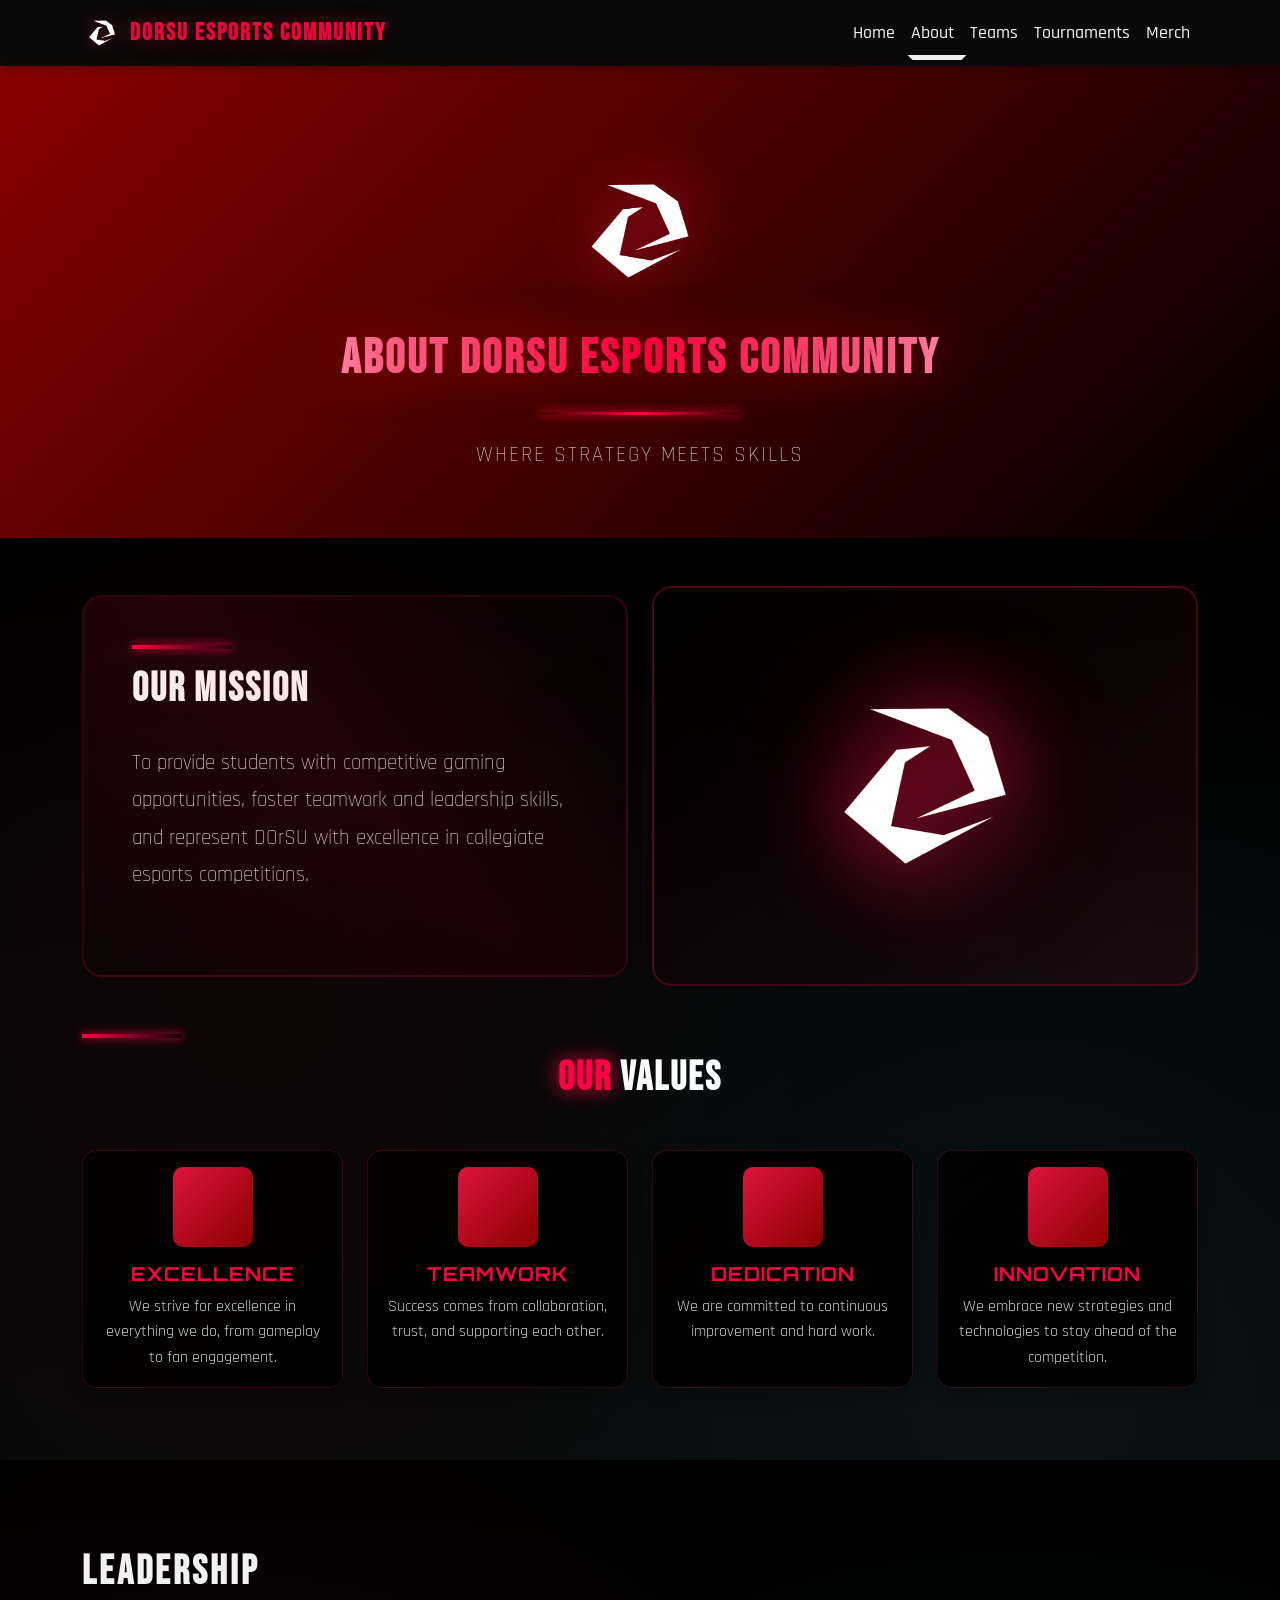
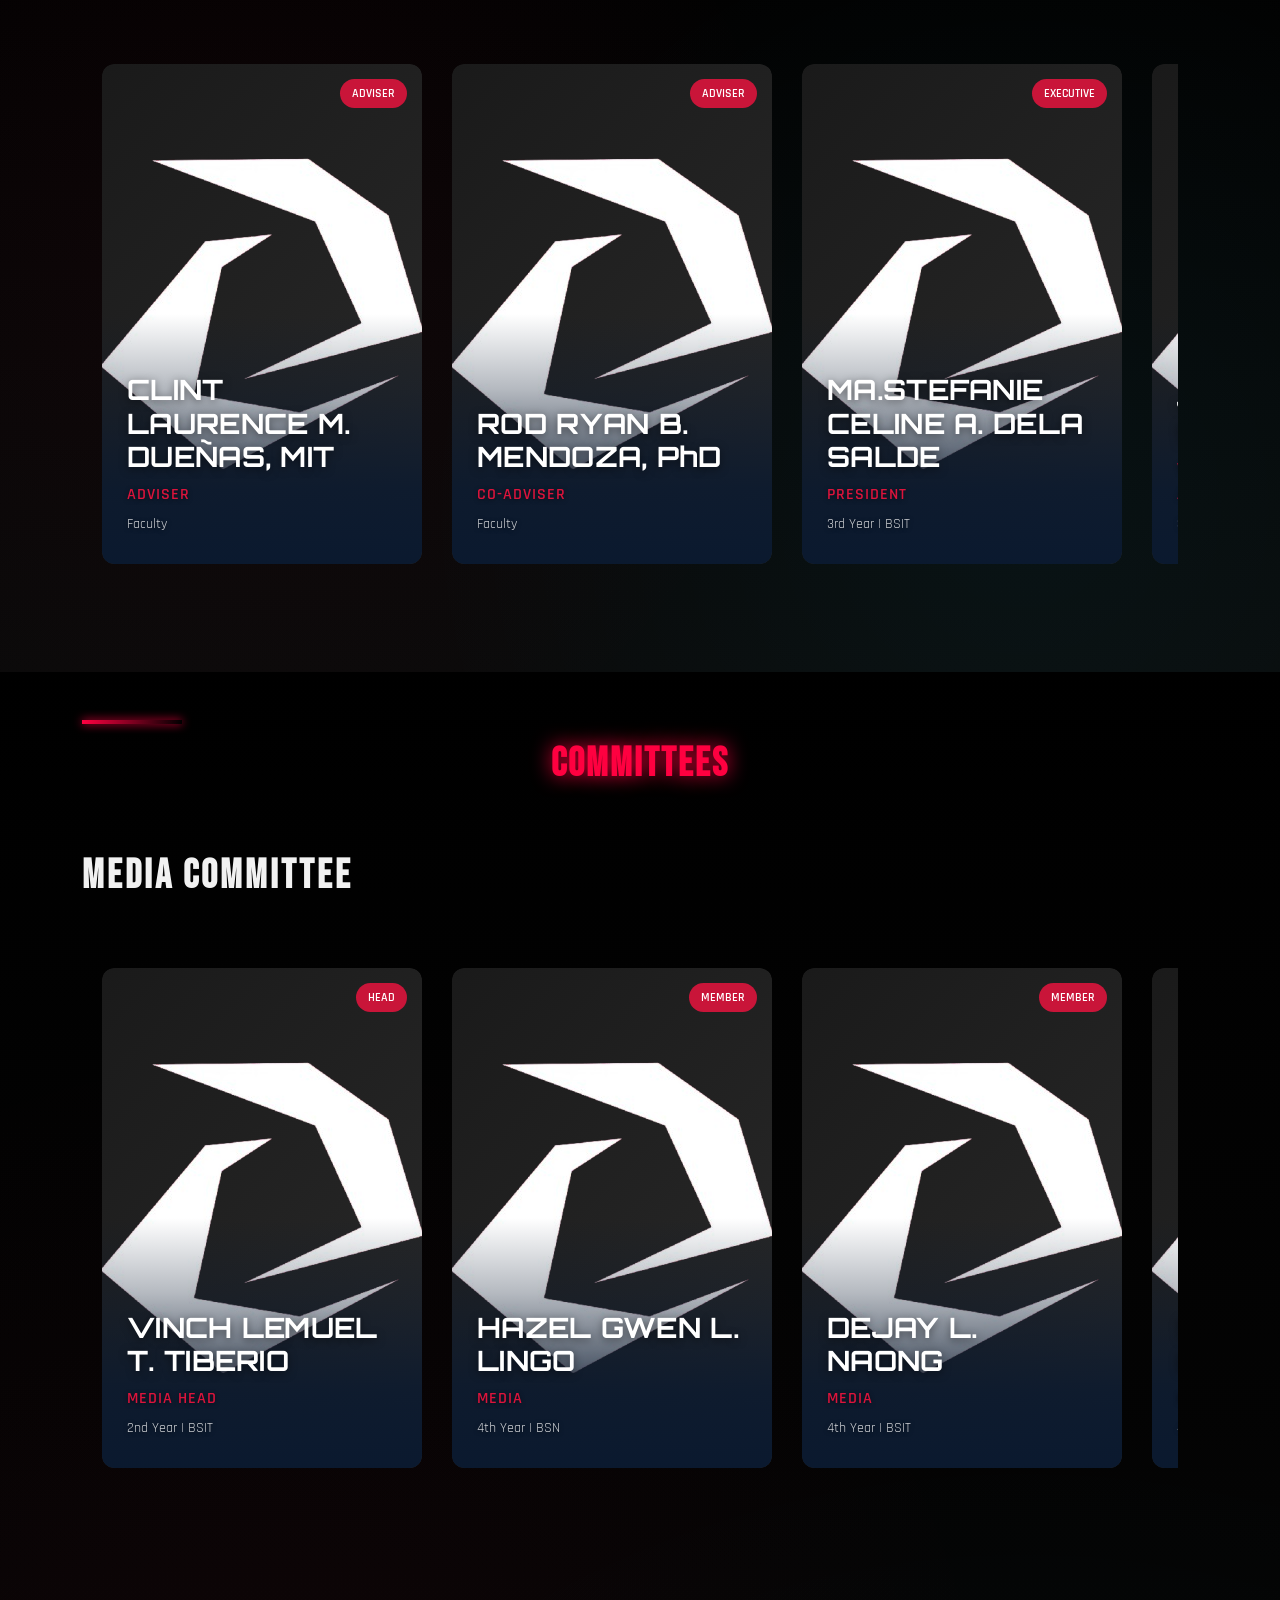
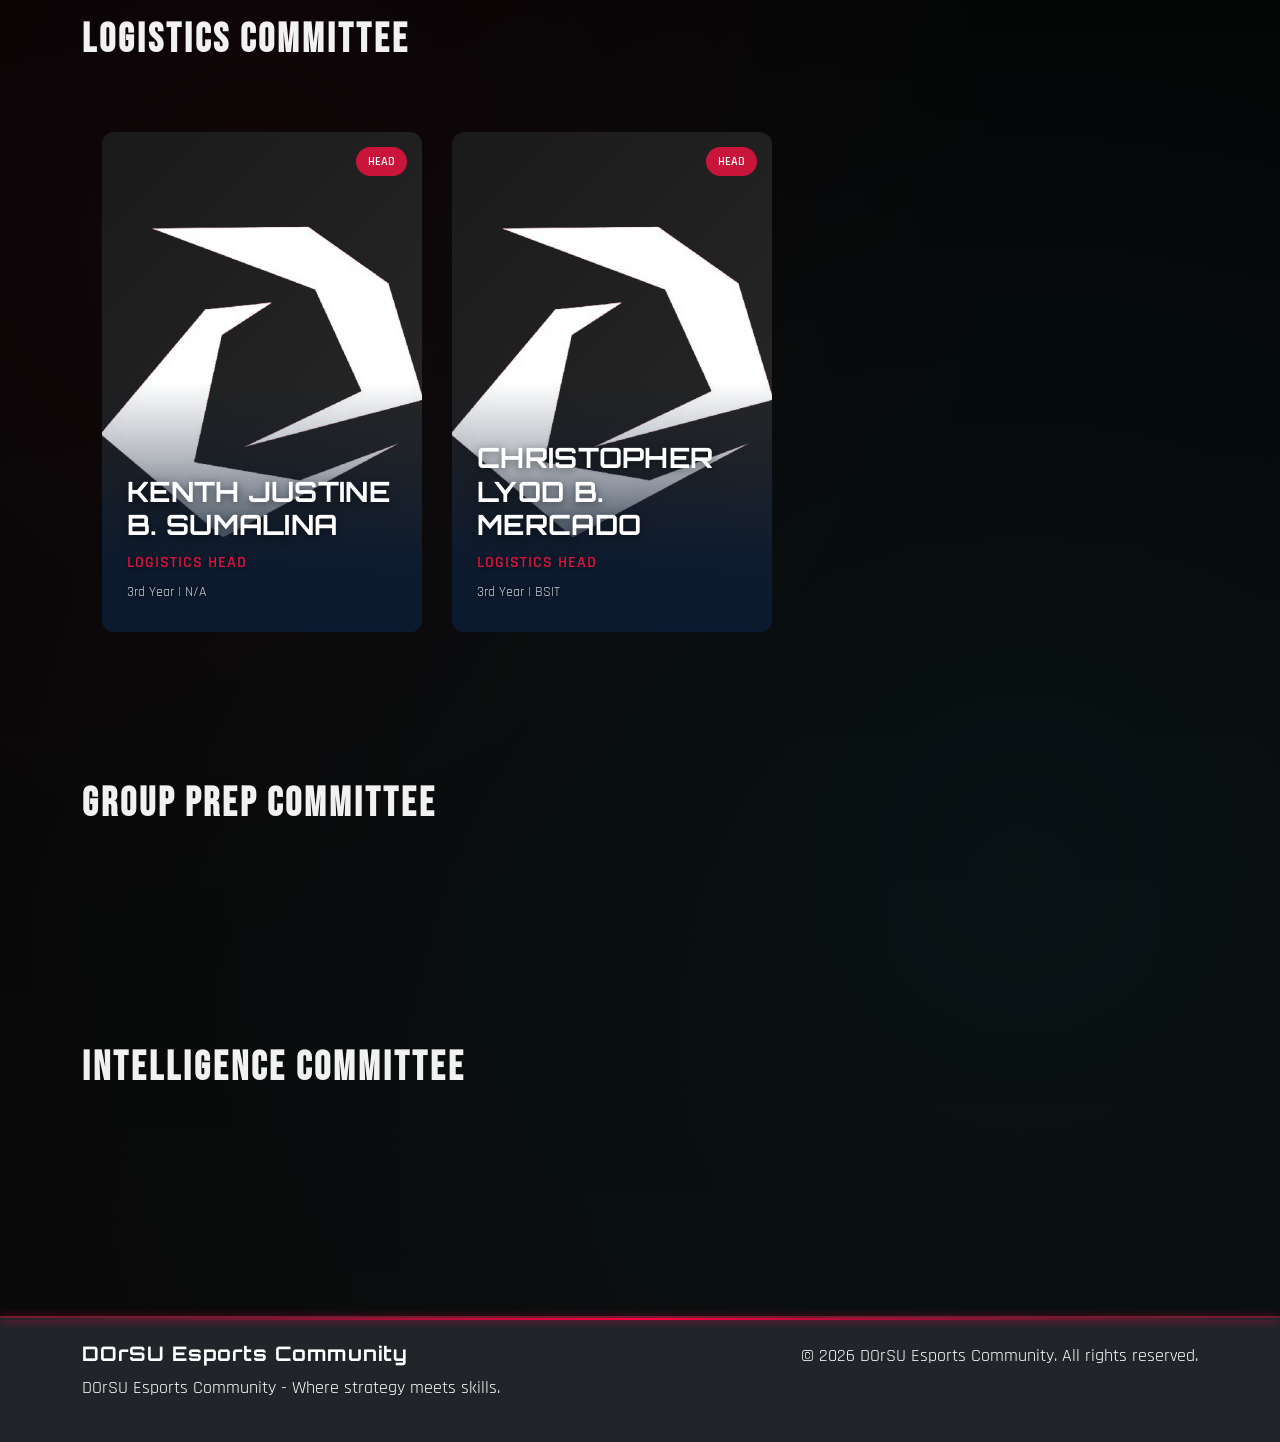
==== commit 09b53e0f: "Update about.html" ====
--- a/about.html
+++ b/about.html
@@ -54,7 +54,7 @@
     </nav>
 
     <!-- About Header -->
-    <section class="page-header esports-header">
+    <section class="page-header about-header">
       <div class="esports-particles"></div>
       <div class="container text-center">
         <div class="header-logo-wrapper mb-4">
--- a/css/style.css
+++ b/css/style.css
@@ -271,7 +271,9 @@
 /* Esports Header Styling */
 .esports-header {
   position: relative;
-  background: linear-gradient(135deg, #1a0000 0%, #000 50%, #001a1a 100%);
+  background:
+    linear-gradient(135deg, rgba(26, 0, 0, 0.82) 0%, rgba(0, 0, 0, 0.78) 50%, rgba(0, 26, 26, 0.82) 100%),
+    url("../data/dec_images/COVER2.jpg") center center / cover no-repeat;
   padding: 120px 0 80px;
   overflow: hidden;
 }
@@ -2914,4 +2916,3 @@
 .tournament-search-group .form-control {
   border-left: none;
 }
-
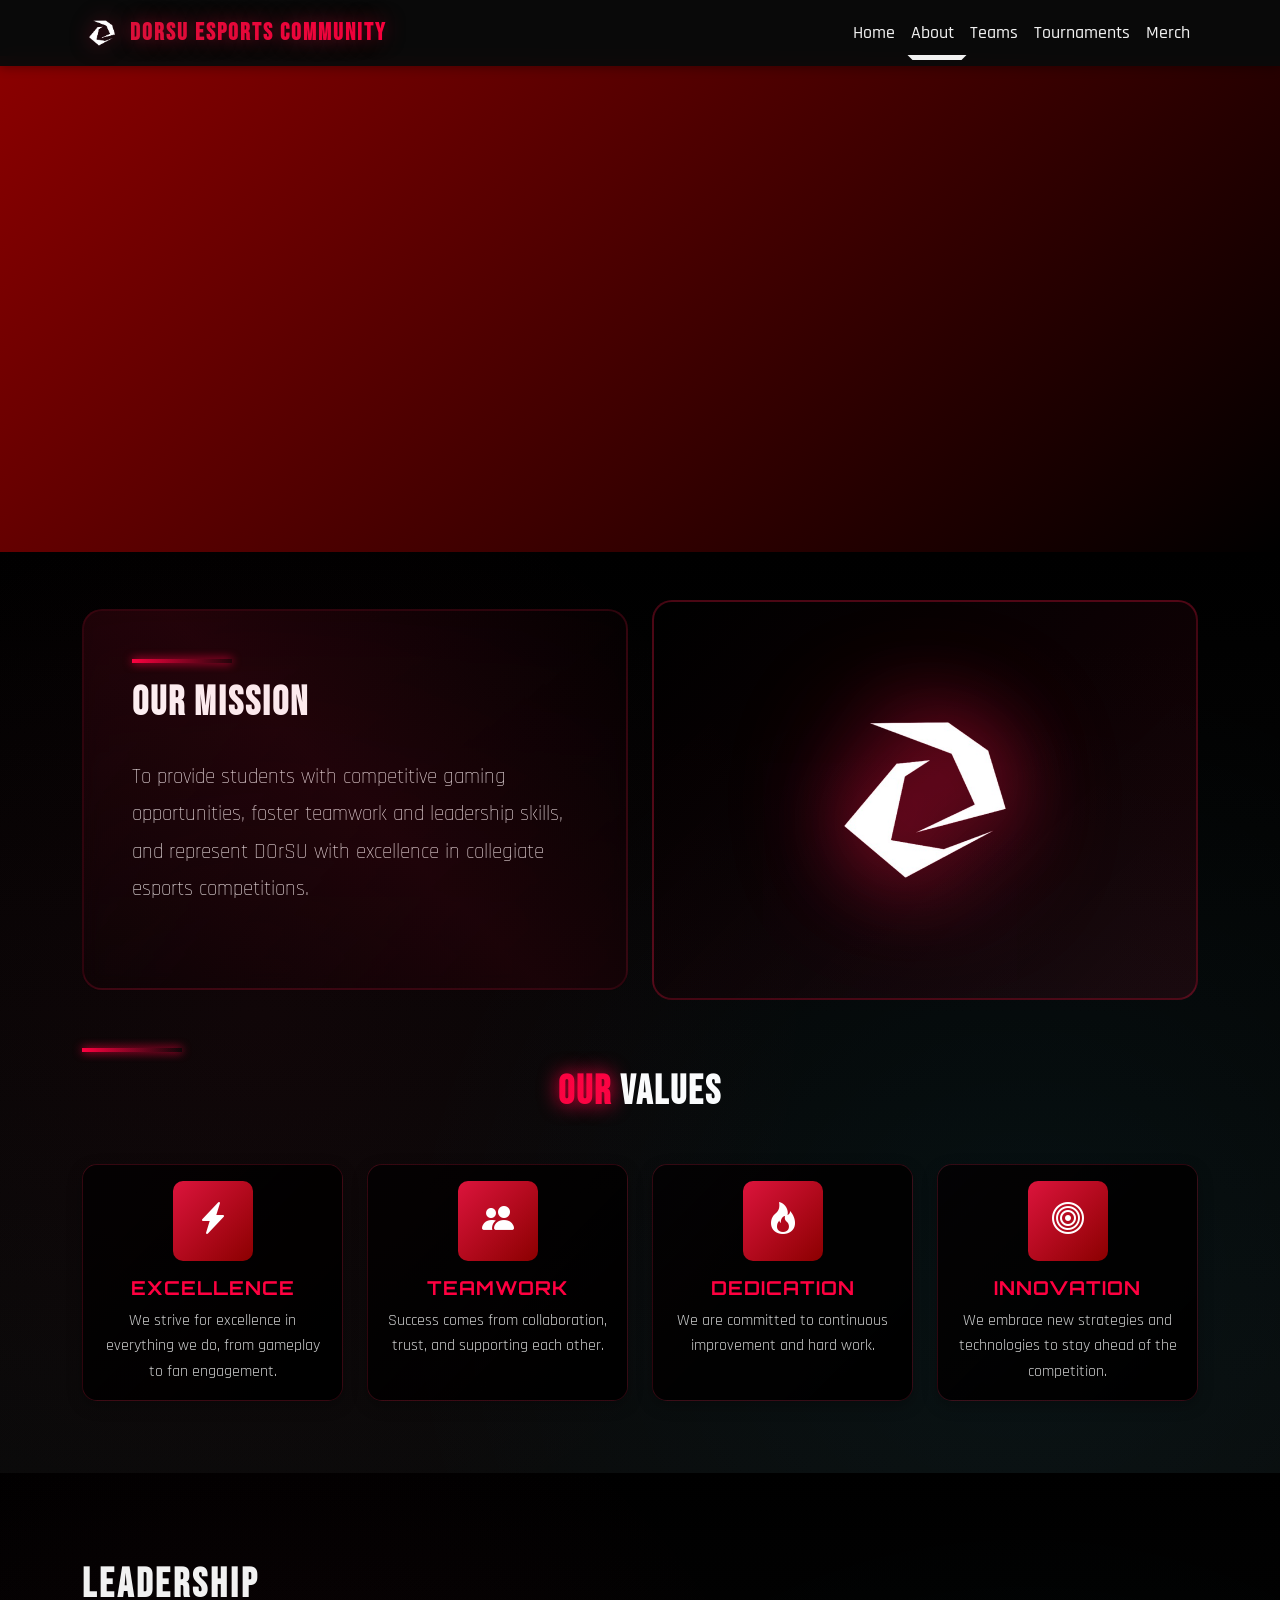
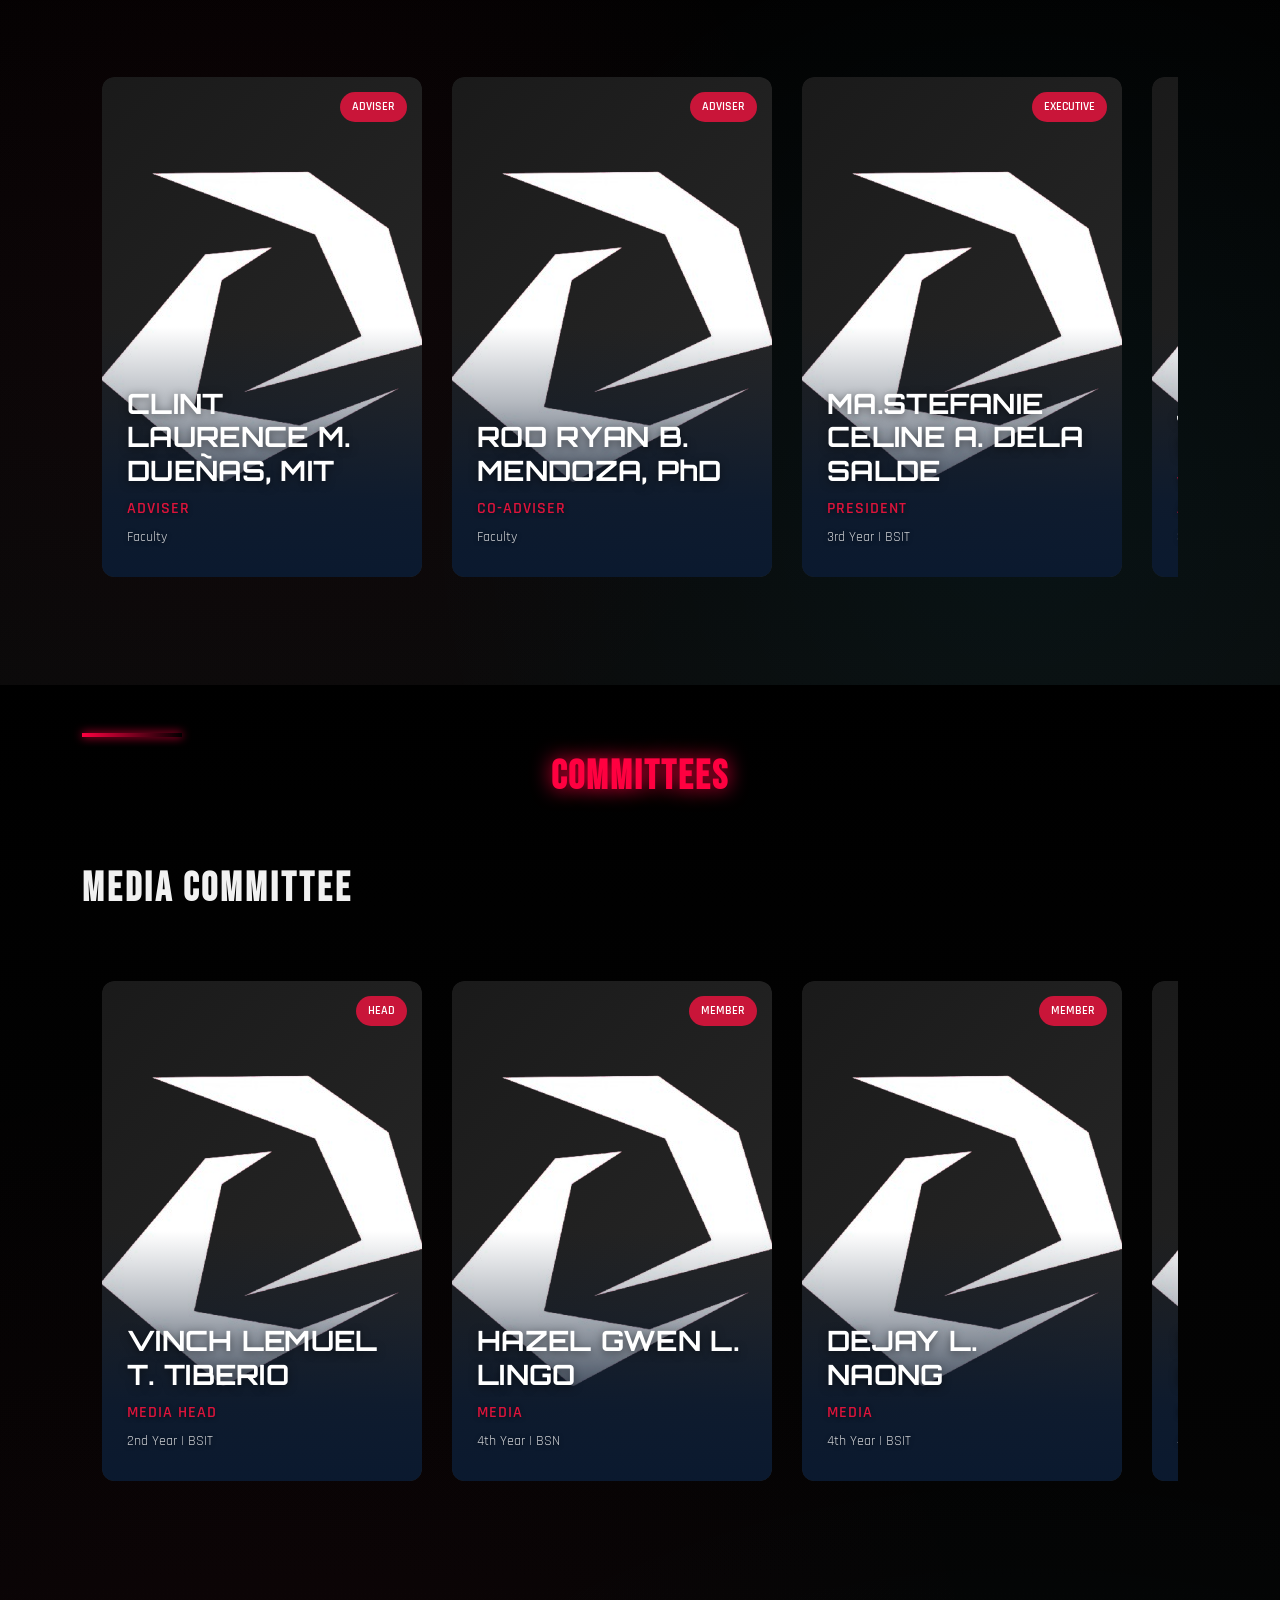
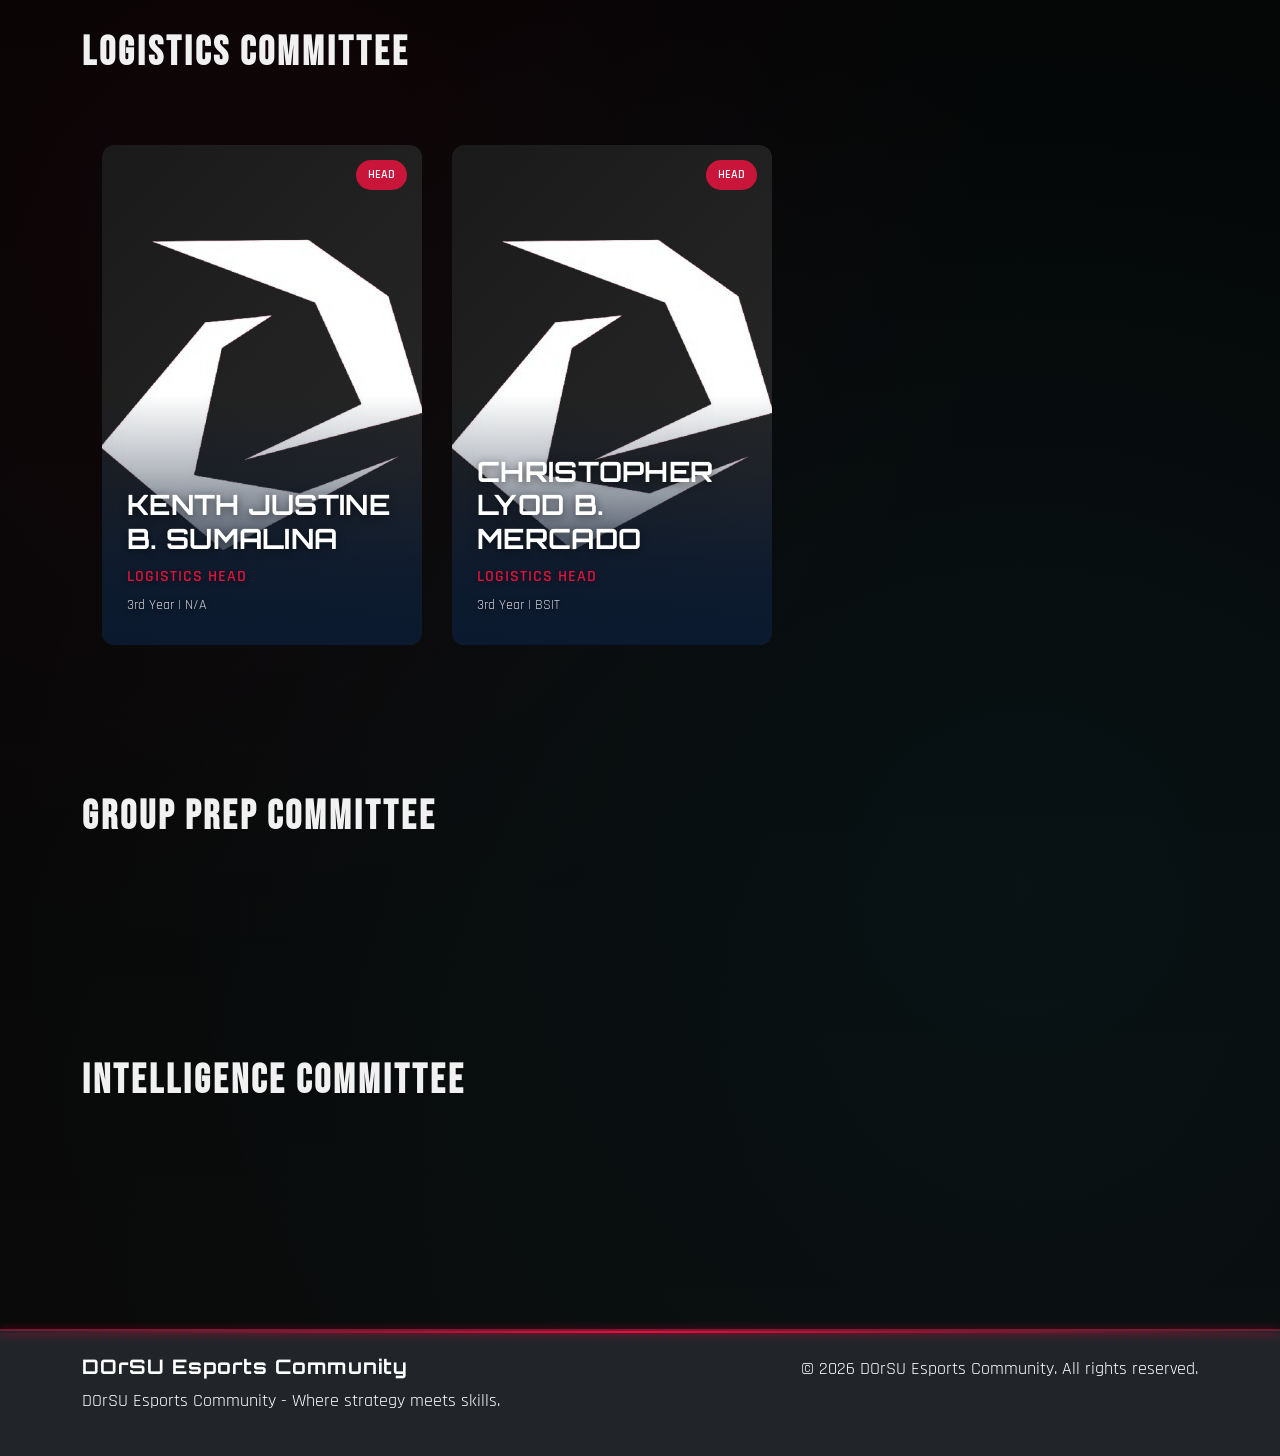
==== commit ce0d2faa: "Add files via upload" ====
--- a/about.html
+++ b/about.html
@@ -13,6 +13,8 @@
     <link rel="preconnect" href="https://fonts.gstatic.com" crossorigin />
     <link href="https://fonts.googleapis.com/css2?family=Orbitron:wght@400;500;700;900&family=Rajdhani:wght@300;400;500;600;700&family=Bebas+Neue&display=swap" rel="stylesheet" />
     <link href="https://cdn.jsdelivr.net/npm/bootstrap@5.3.2/dist/css/bootstrap.min.css" rel="stylesheet" />
+<link href="https://cdn.jsdelivr.net/npm/bootstrap-icons@1.11.3/font/bootstrap-icons.css" rel="stylesheet" />
+<link rel="icon" type="image/png" href="data/images/DEC.png" />
     <link rel="icon" type="image/png" href="data/images/DEC.png" />
     <link rel="stylesheet" href="css/style.css" />
   </head>
@@ -56,14 +58,20 @@
     <!-- About Header -->
     <section class="page-header about-header">
       <div class="esports-particles"></div>
-      <div class="container text-center">
+      <br></br>
+      <br></br>
+      <br></br>
+      <br></br>
+      <br></br>
+      <br></br>
+      <!-- <div class="container text-center">
         <div class="header-logo-wrapper mb-4">
           <img src="data/images/DEC.png" alt="DEC Logo" class="header-logo" />
         </div>
-        <h1 id="aboutTitle" class="esports-title">About DOrSU Esports Community</h1>
+        <h1 id="aboutTitle" class="esports-title"></h1>
         <div class="title-divider"></div>
         <p class="lead esports-subtitle" id="aboutSubtitle"></p>
-      </div>
+      </div> -->
     </section>
 
     <!-- About Content -->
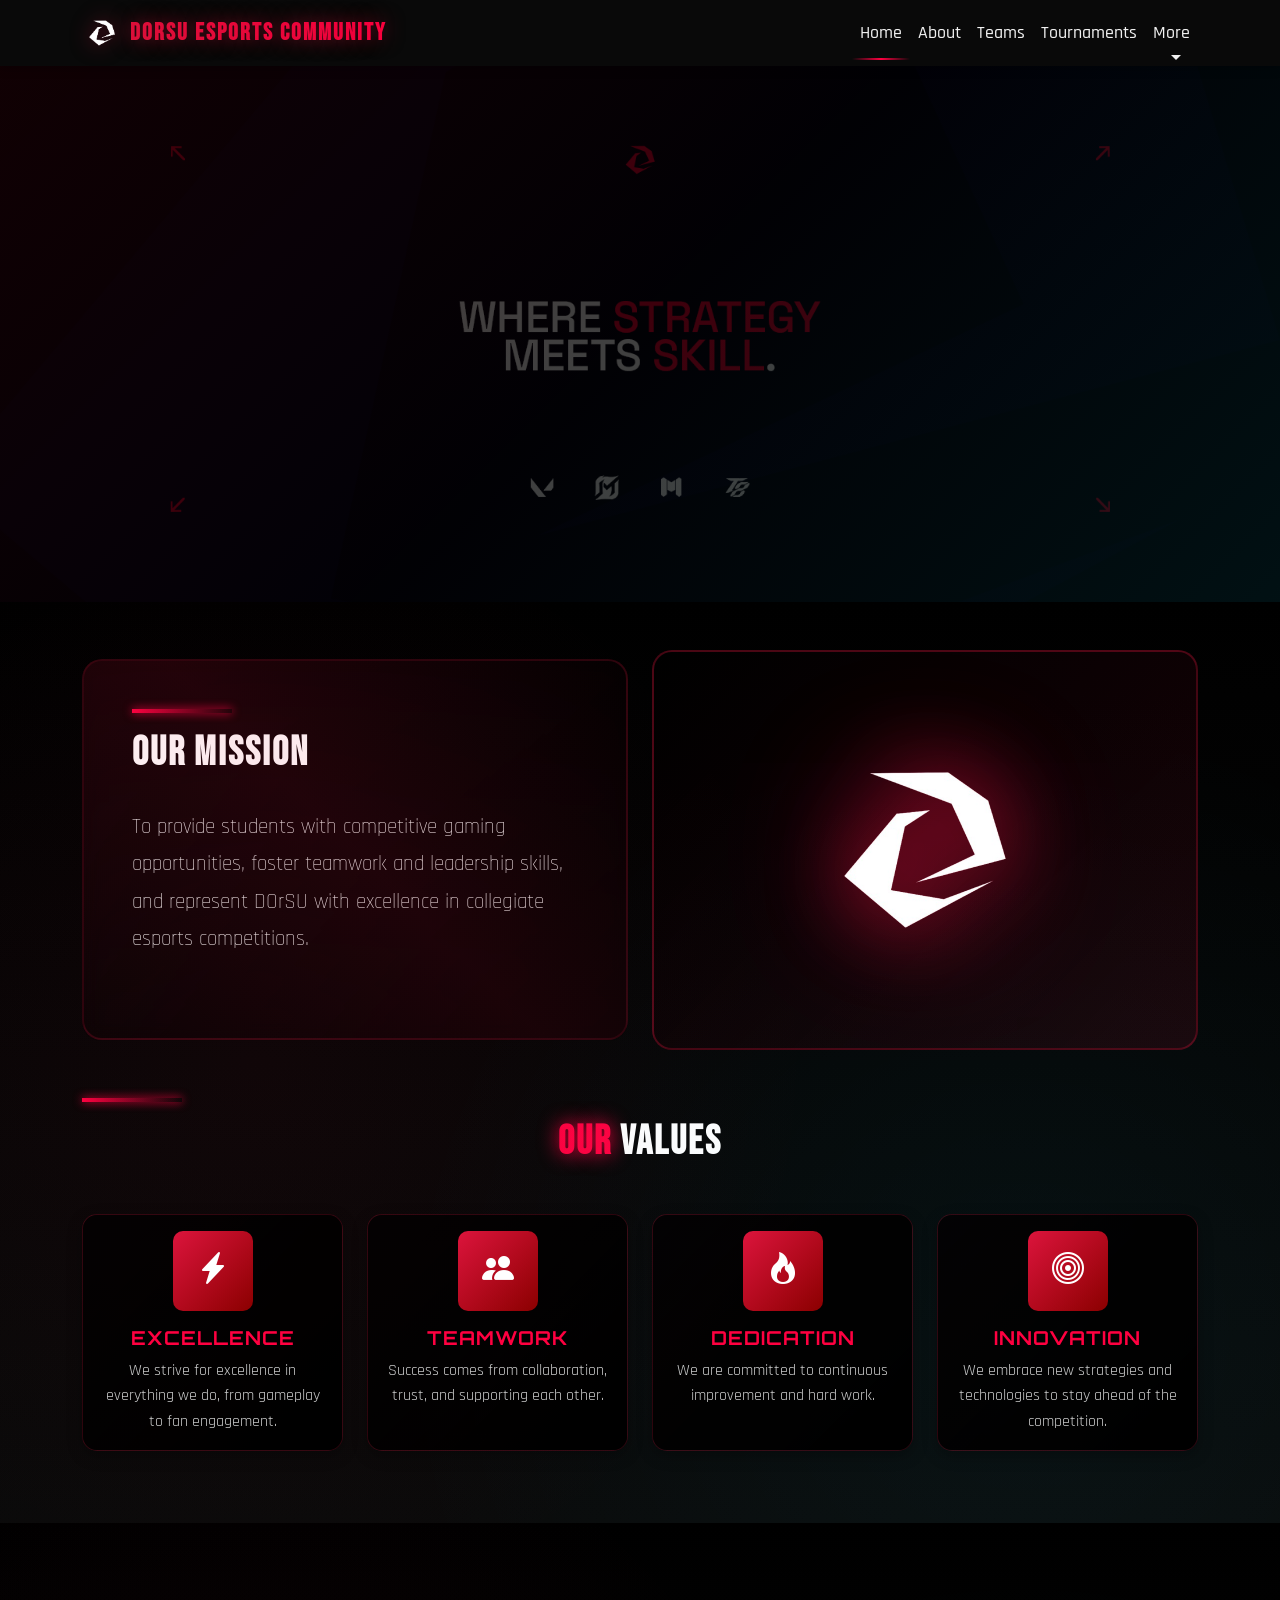
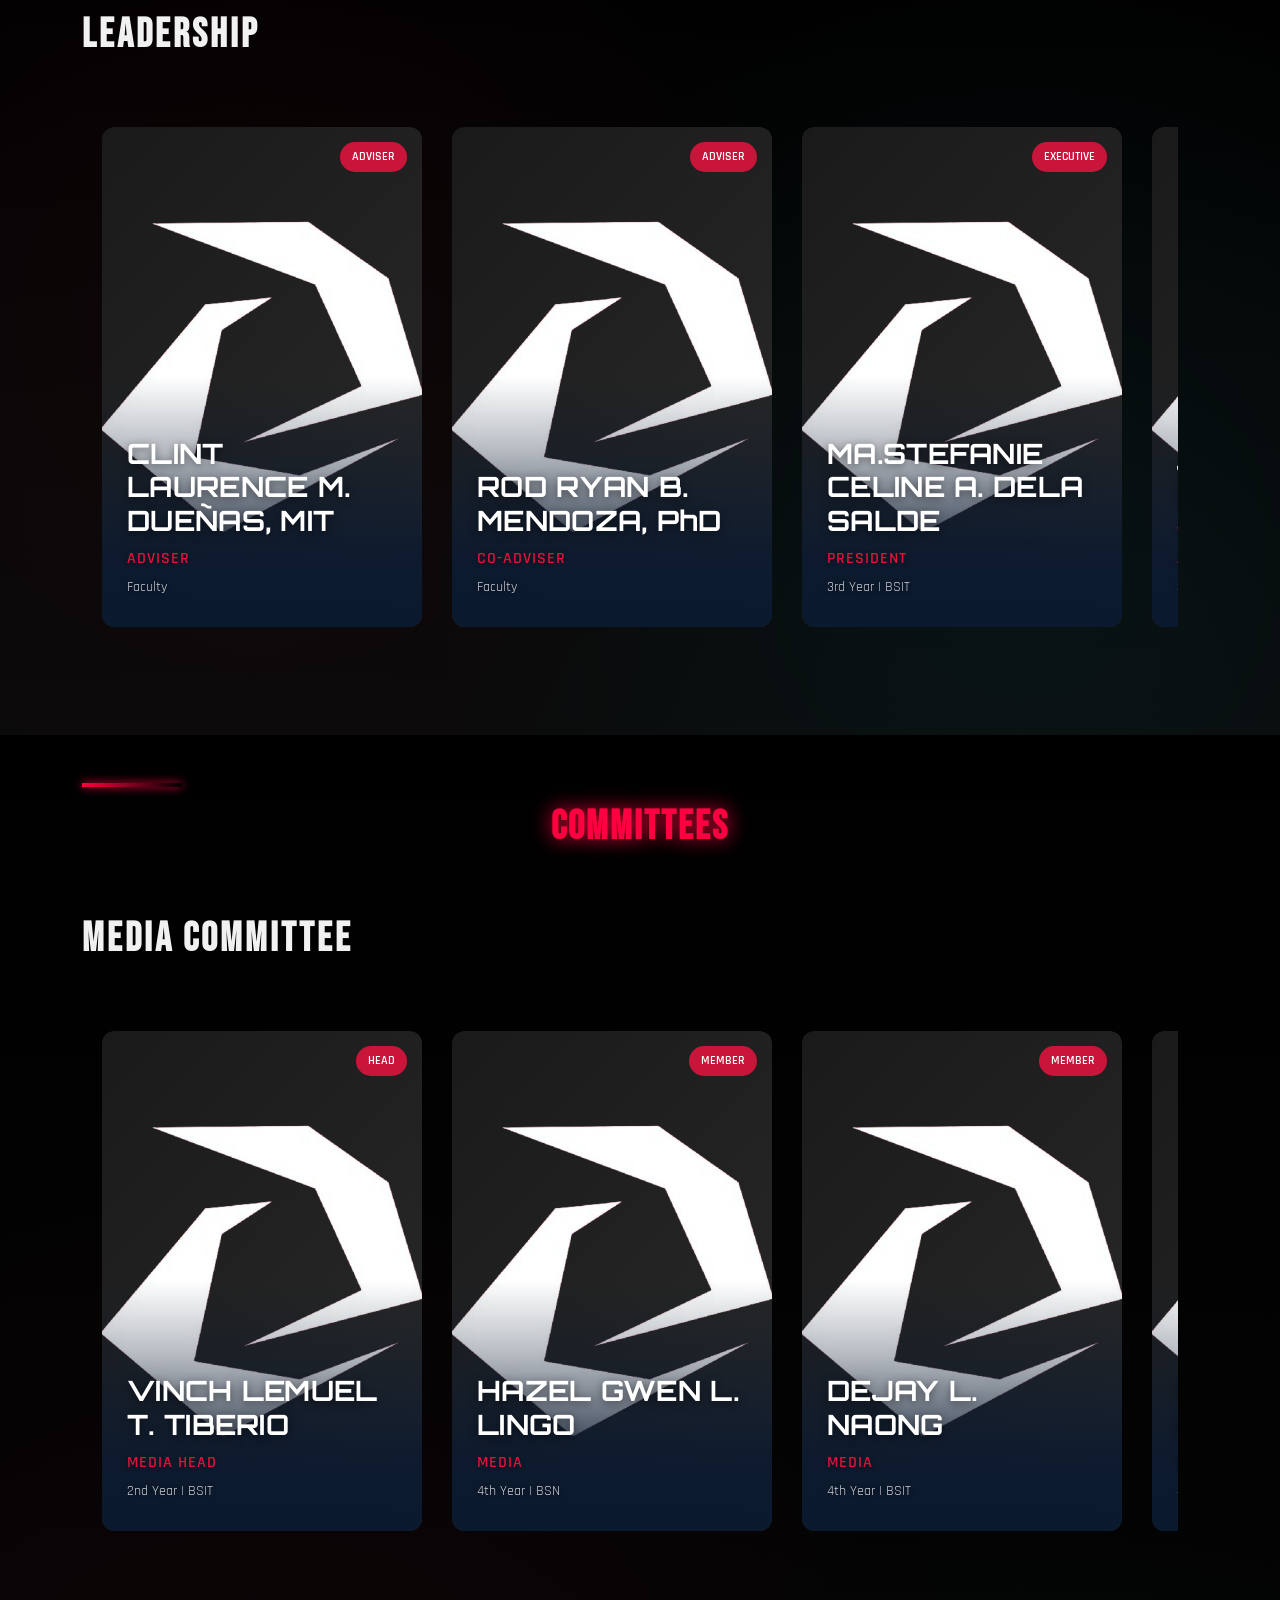
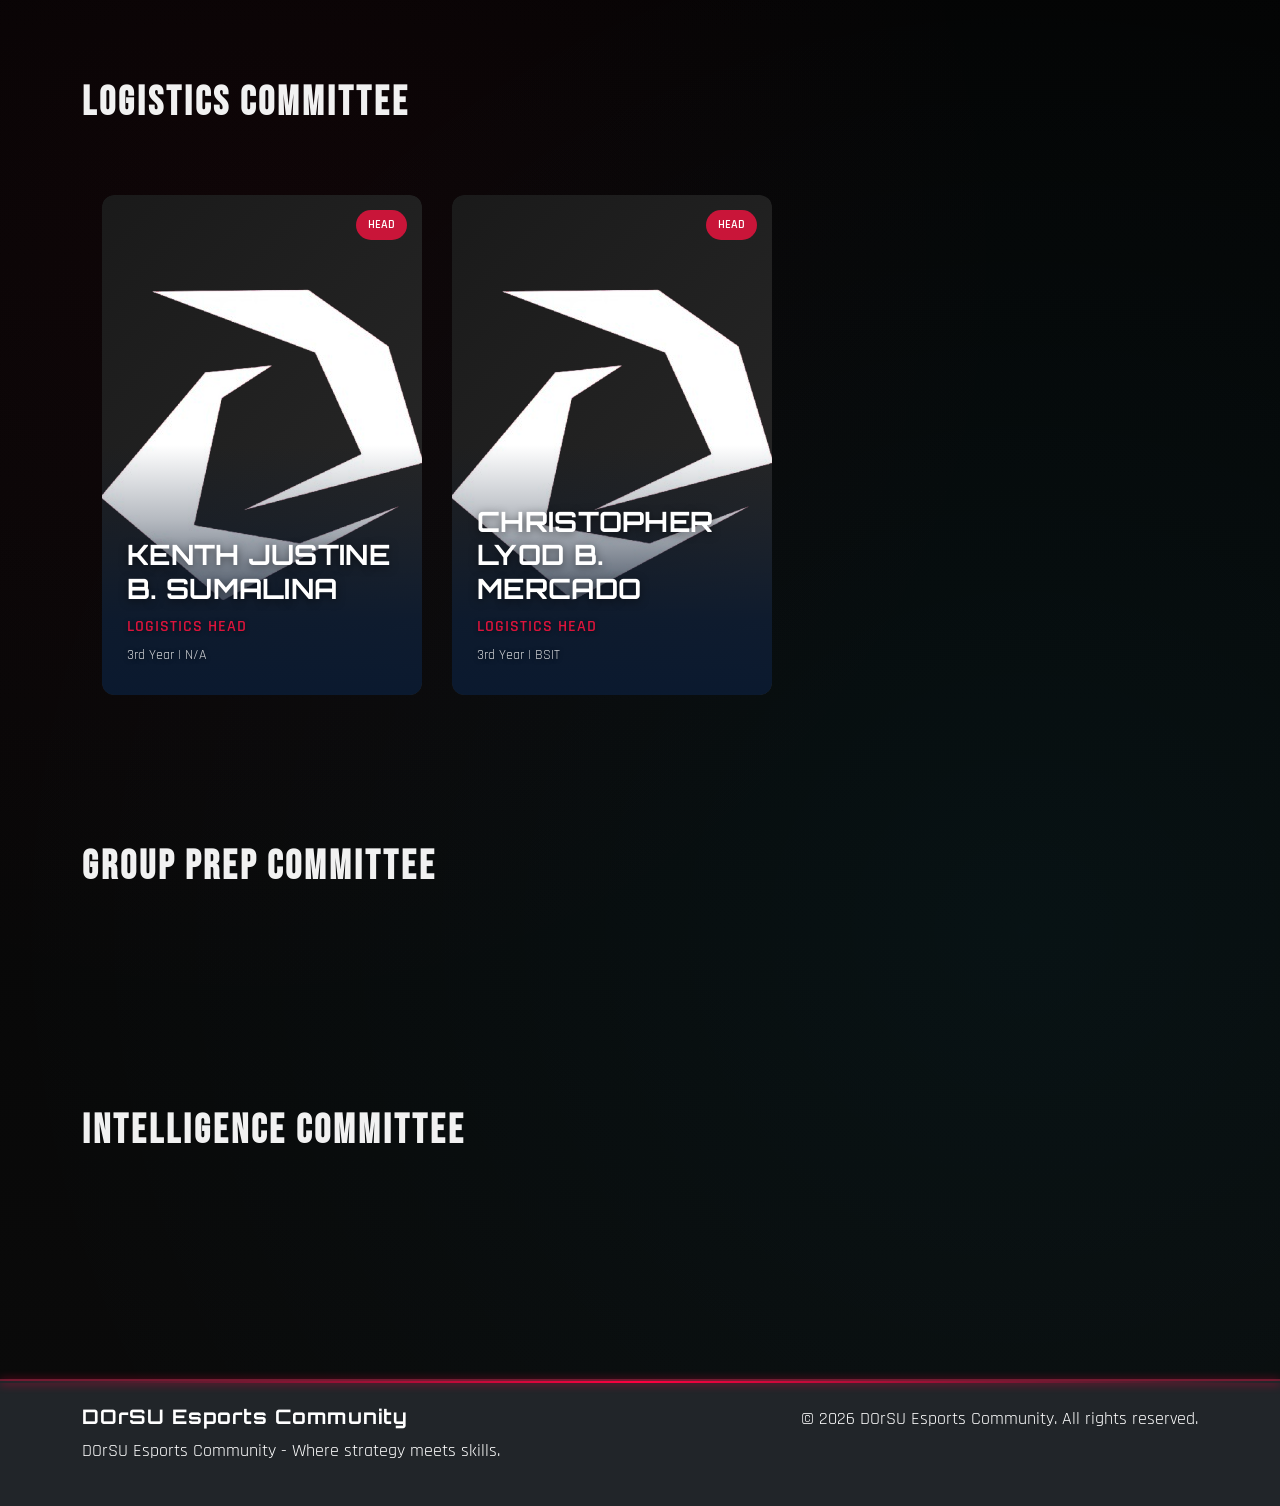
==== commit ff381008: "Add files via upload" ====
--- a/about.html
+++ b/about.html
@@ -32,14 +32,10 @@
         <div class="collapse navbar-collapse" id="navbarNav">
           <ul class="navbar-nav ms-auto">
             <li class="nav-item">
-              <a class="nav-link" href="index.html">Home</a>
+              <a class="nav-link active" href="index.html">Home</a>
             </li>
-            <li class="nav-item dropdown">
-              <a class="nav-link dropdown-toggle active" href="#" id="aboutDropdown" role="button" data-bs-toggle="dropdown" aria-expanded="false"> About </a>
-              <ul class="dropdown-menu" aria-labelledby="aboutDropdown">
-                <li><a class="dropdown-item" href="#about-section">About Us</a></li>
-                <li><a class="dropdown-item" href="#org-structure">Leadership</a></li>
-              </ul>
+            <li class="nav-item">
+              <a class="nav-link" href="about.html">About</a>
             </li>
             <li class="nav-item">
               <a class="nav-link" href="teams.html">Teams</a>
@@ -47,8 +43,12 @@
             <li class="nav-item">
               <a class="nav-link" href="tournament.html">Tournaments</a>
             </li>
-            <li class="nav-item">
-              <a class="nav-link" href="merch.html">Merch</a>
+            <li class="nav-item dropdown">
+              <a class="nav-link dropdown-toggle" href="#" id="moreDropdown" role="button" data-bs-toggle="dropdown" aria-expanded="false"> More </a>
+              <ul class="dropdown-menu" aria-labelledby="moreDropdown">
+                <li><a class="dropdown-item" href="merch.html">Merch</a></li>
+                <li><a class="dropdown-item" href="https://dec-photobooth.vercel.app/">Photobooth</a></li>
+              </ul>
             </li>
           </ul>
         </div>
--- a/css/style.css
+++ b/css/style.css
@@ -119,7 +119,7 @@
   position: relative;
   height: 100vh;
   min-height: 600px;
-  background: linear-gradient(rgba(0, 0, 0, 0.5), rgba(0, 0, 0, 0.5)), url("../data/dec_images/COVER.jpg");
+  background: linear-gradient(rgba(0, 0, 0, 0.5), rgba(0, 0, 0, 0.5)), url("../data/dec_images/COVER3.jpg");
   background-size: cover;
   background-position: center;
   background-repeat: no-repeat;
@@ -273,7 +273,25 @@
   position: relative;
   background:
     linear-gradient(135deg, rgba(26, 0, 0, 0.82) 0%, rgba(0, 0, 0, 0.78) 50%, rgba(0, 26, 26, 0.82) 100%),
-    url("../data/dec_images/COVER2.jpg") center center / cover no-repeat;
+    url("../data/dec_images/COVER2.png") center center / cover no-repeat;
+  padding: 120px 0 80px;
+  overflow: hidden;
+}
+
+.tournament-header {
+  position: relative;
+  background:
+    linear-gradient(135deg, rgba(26, 0, 0, 0.82) 0%, rgba(0, 0, 0, 0.78) 50%, rgba(0, 26, 26, 0.82) 100%),
+    url("../data/dec_images/COVER1.jpg") center center / cover no-repeat;
+  padding: 120px 0 80px;
+  overflow: hidden;
+}
+
+.about-header {
+  position: relative;
+  background:
+    linear-gradient(135deg, rgba(20, 0, 0, 0.8) 0%, rgba(0, 0, 0, 0.75) 50%, rgba(0, 20, 20, 0.8) 100%),
+    url("../data/dec_images/COVER4.png") center center / cover no-repeat;
   padding: 120px 0 80px;
   overflow: hidden;
 }
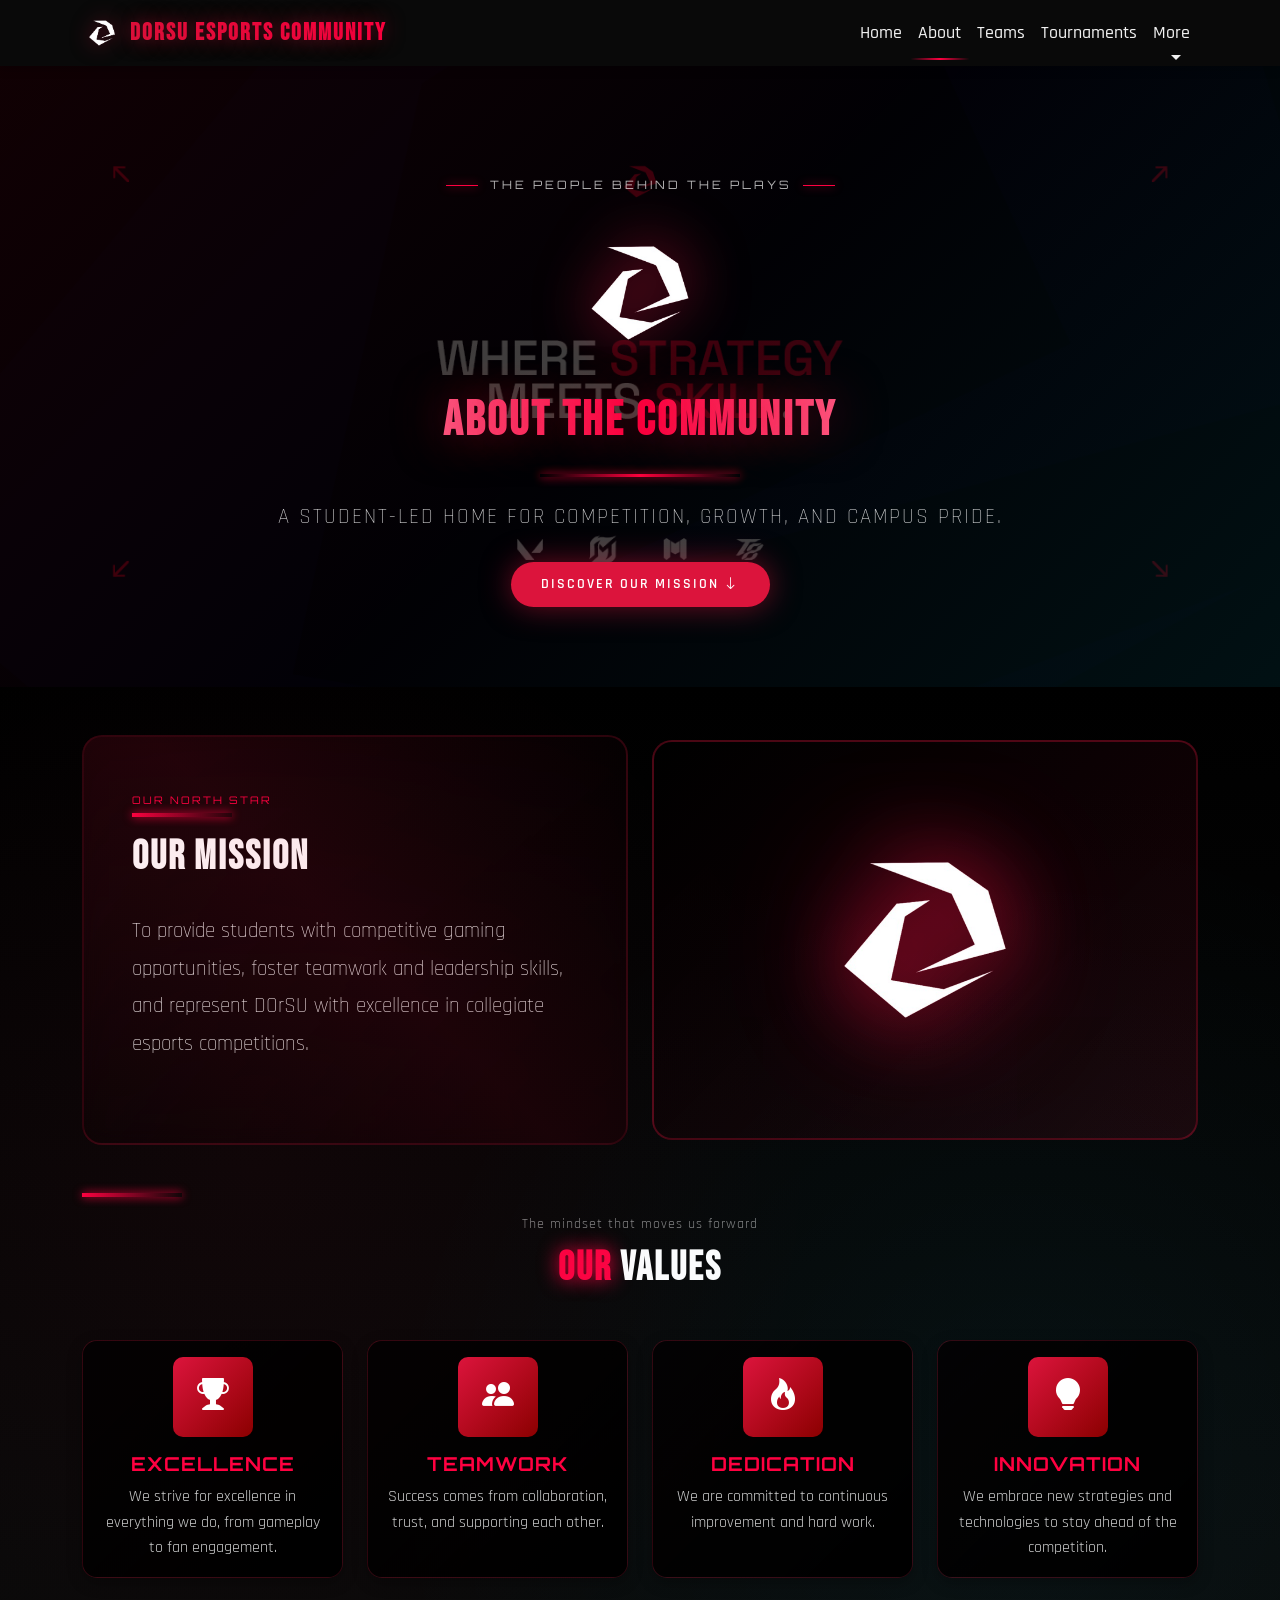
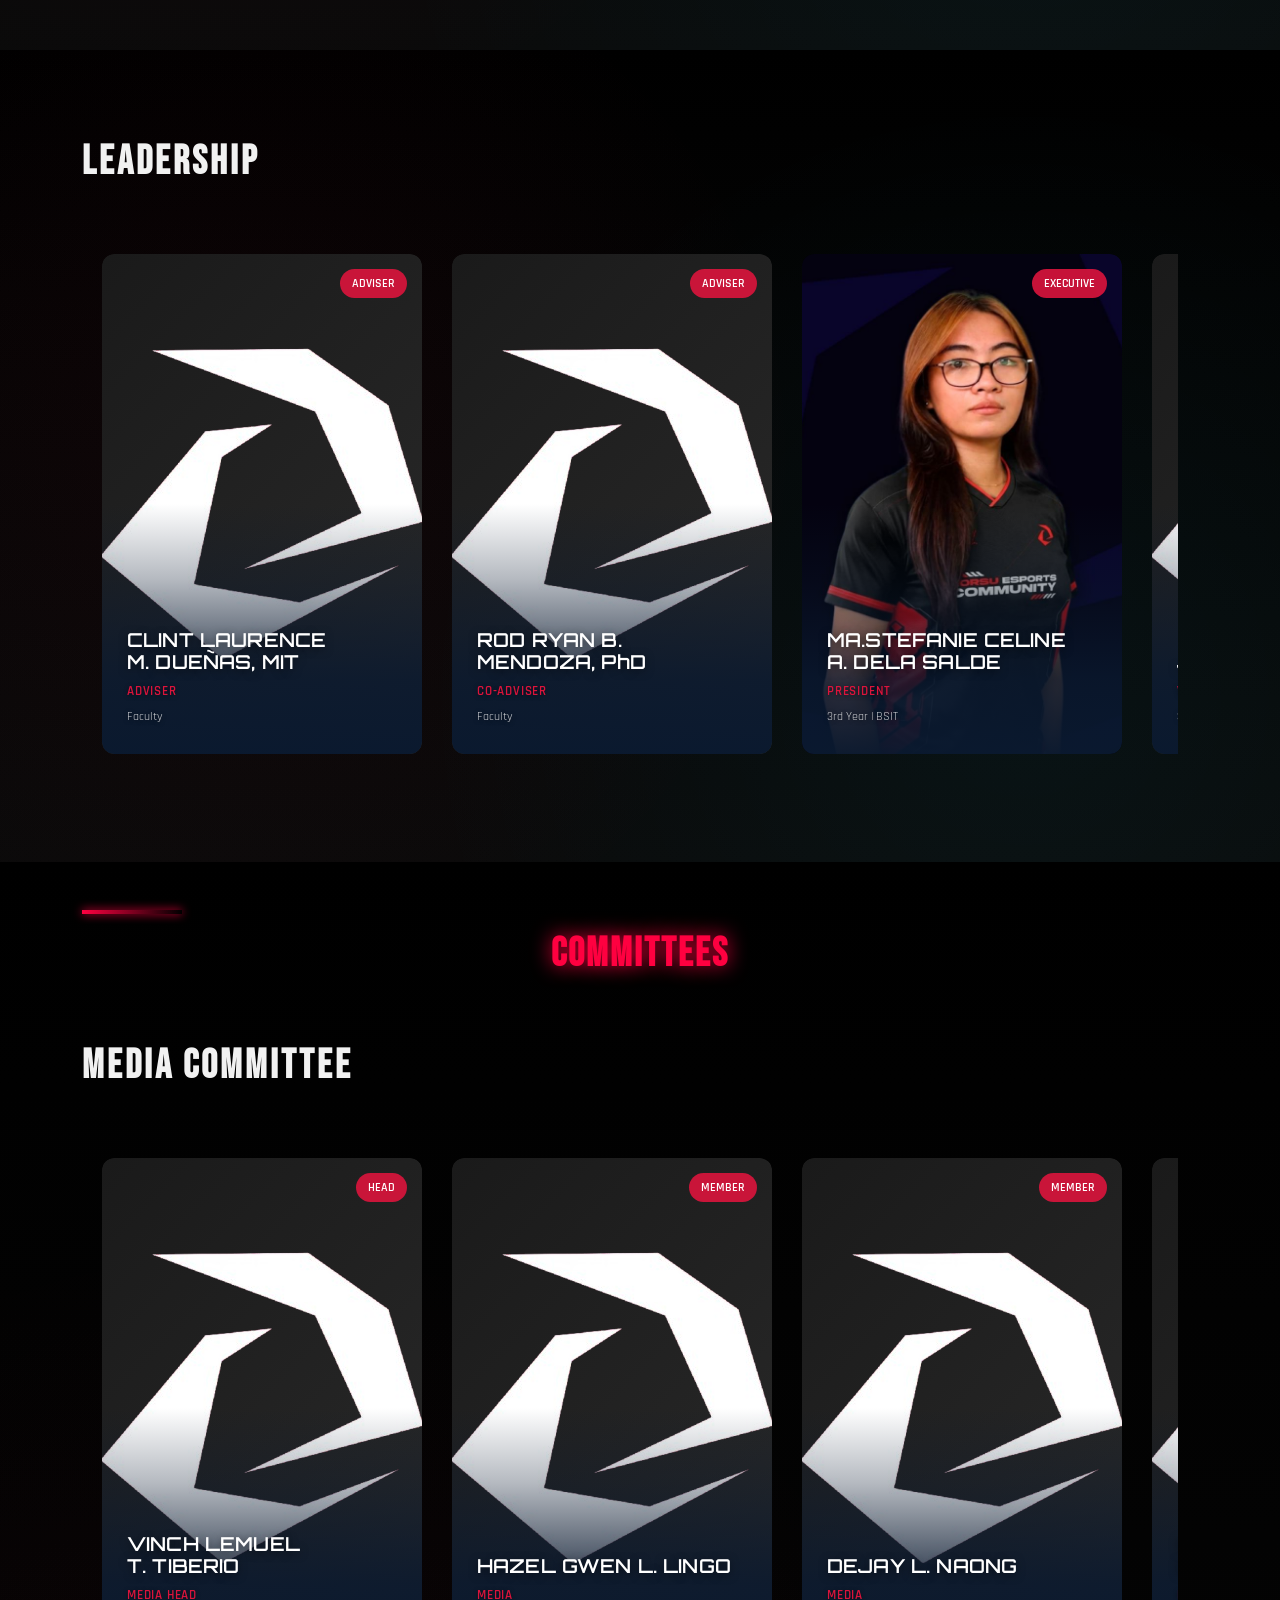
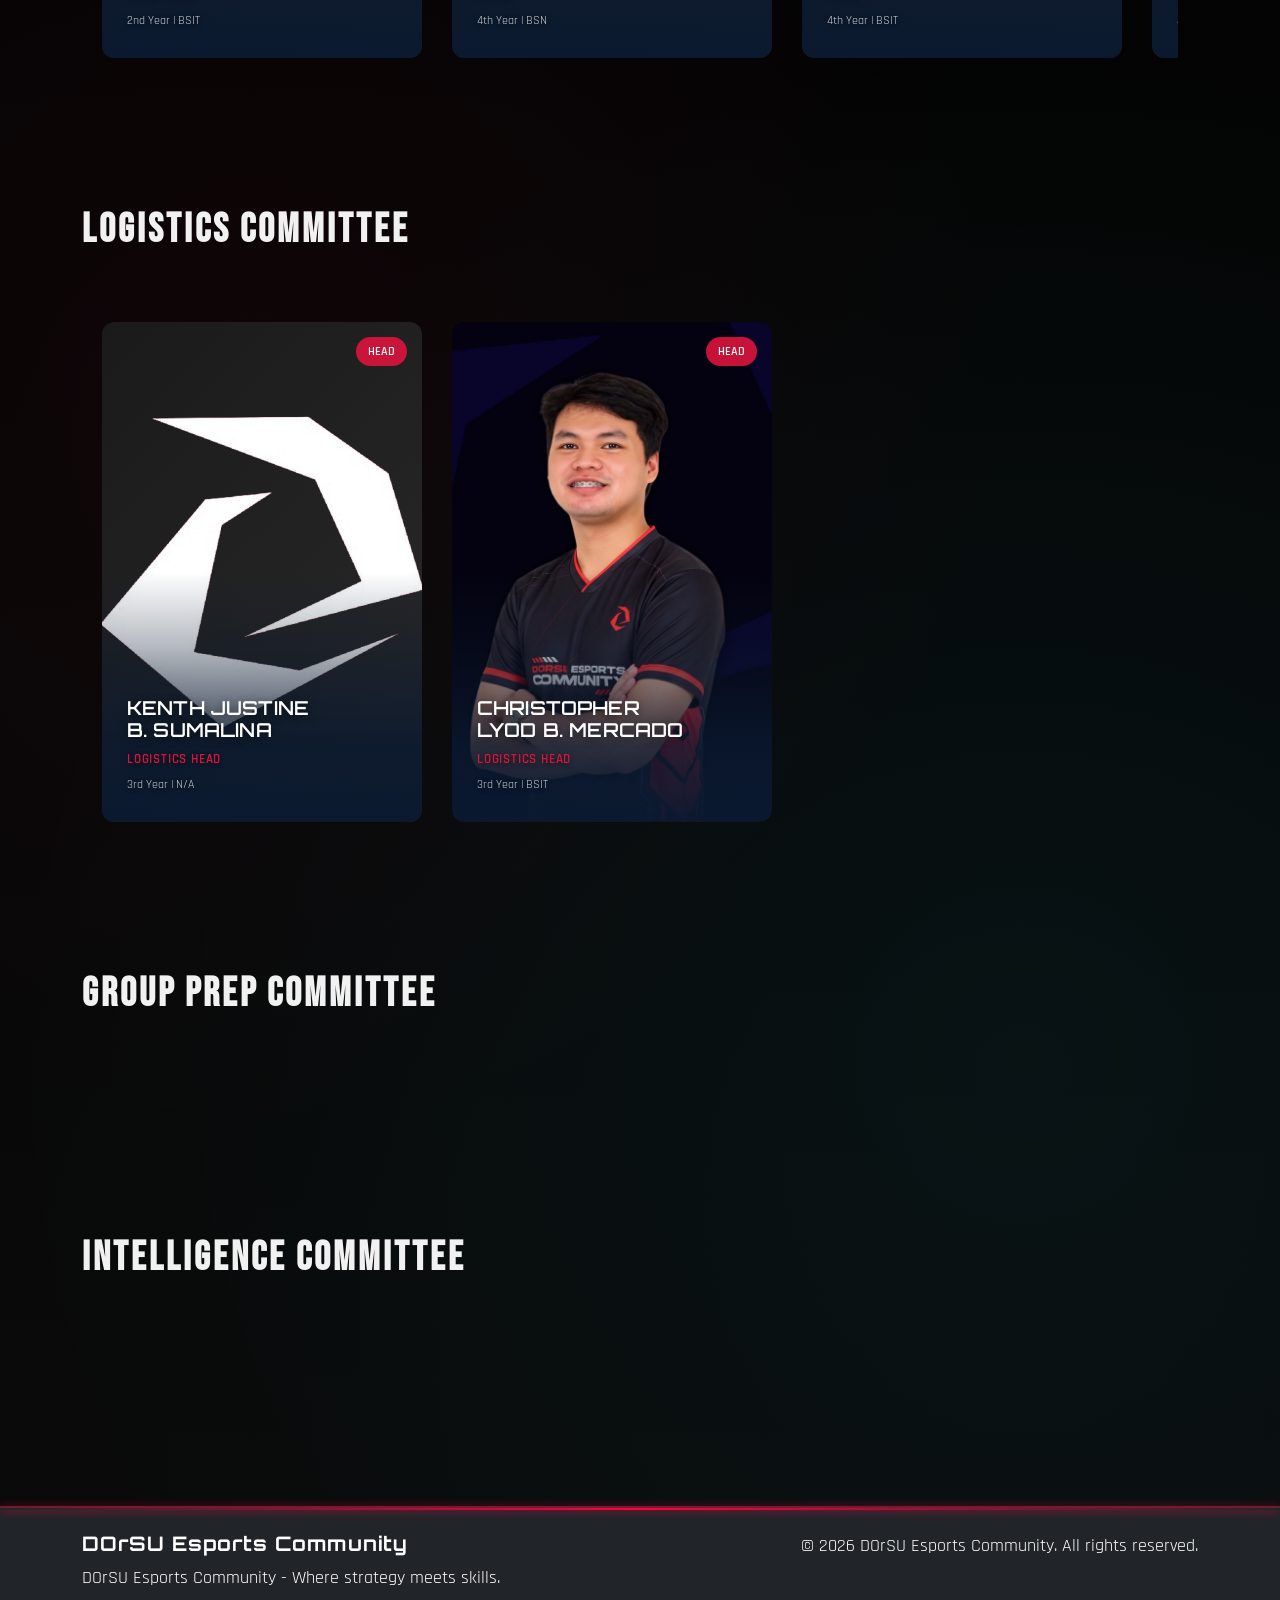
==== commit dac10e5f: "Add files via upload" ====
--- a/about.html
+++ b/about.html
@@ -32,10 +32,10 @@
         <div class="collapse navbar-collapse" id="navbarNav">
           <ul class="navbar-nav ms-auto">
             <li class="nav-item">
-              <a class="nav-link active" href="index.html">Home</a>
+              <a class="nav-link" href="index.html">Home</a>
             </li>
             <li class="nav-item">
-              <a class="nav-link" href="about.html">About</a>
+              <a class="nav-link active" href="about.html">About</a>
             </li>
             <li class="nav-item">
               <a class="nav-link" href="teams.html">Teams</a>
@@ -56,22 +56,18 @@
     </nav>
 
     <!-- About Header -->
-    <section class="page-header about-header">
-      <div class="esports-particles"></div>
-      <br></br>
-      <br></br>
-      <br></br>
-      <br></br>
-      <br></br>
-      <br></br>
-      <!-- <div class="container text-center">
-        <div class="header-logo-wrapper mb-4">
-          <img src="data/images/DEC.png" alt="DEC Logo" class="header-logo" />
-        </div>
-        <h1 id="aboutTitle" class="esports-title"></h1>
-        <div class="title-divider"></div>
-        <p class="lead esports-subtitle" id="aboutSubtitle"></p>
-      </div> -->
+    <section class="page-header about-header">
+      <div class="esports-particles"></div>
+      <div class="container text-center about-hero-content">
+        <p class="hero-kicker"><span></span> The people behind the plays <span></span></p>
+        <div class="header-logo-wrapper mb-4">
+          <img src="data/images/DEC.png" alt="DEC Logo" class="header-logo" />
+        </div>
+        <h1 id="aboutTitle" class="esports-title">About the Community</h1>
+        <div class="title-divider"></div>
+        <p class="lead esports-subtitle" id="aboutSubtitle">A student-led home for competition, growth, and campus pride.</p>
+        <a href="#about-section" class="btn btn-primary esports-btn about-hero-btn">Discover our mission <i class="bi bi-arrow-down"></i></a>
+      </div>
     </section>
 
     <!-- About Content -->
@@ -80,7 +76,8 @@
         <div class="row align-items-center mb-5">
           <div class="col-lg-6">
             <div class="mission-card">
-              <div class="esports-accent-line"></div>
+              <span class="eyebrow">Our north star</span>
+              <div class="esports-accent-line"></div>
               <h2 id="missionTitle" class="esports-heading"><span class="text-highlight">Our</span> Mission</h2>
               <p id="missionText" class="lead mission-text">To build the most successful and respected esports organization in the world.</p>
               <!-- <div class="mission-stats">
@@ -110,7 +107,8 @@
         <div class="row">
           <div class="col-12">
             <div class="esports-accent-line mb-3"></div>
-            <h2 class="mb-5 esports-heading text-center"><span class="text-highlight">Our</span> Values</h2>
+            <p class="section-kicker text-center">The mindset that moves us forward</p>
+            <h2 class="mb-5 esports-heading text-center"><span class="text-highlight">Our</span> Values</h2>
             <div class="row" id="valuesContainer">
               <!-- Values will be loaded from JSON -->
             </div>
--- a/css/style.css
+++ b/css/style.css
@@ -180,12 +180,77 @@
   z-index: 1;
 }
 
-.hero-content {
+.hero-content {
   position: relative;
   z-index: 2;
   text-align: center;
   color: white;
-}
+}
+
+.hero-kicker {
+  display: flex;
+  align-items: center;
+  justify-content: center;
+  gap: 12px;
+  margin-bottom: 1.5rem;
+  color: rgba(255, 255, 255, 0.7);
+  font-family: var(--font-heading);
+  font-size: 0.72rem;
+  letter-spacing: 3px;
+  text-transform: uppercase;
+}
+
+.hero-kicker span { width: 32px; height: 1px; background: var(--neon-red); box-shadow: 0 0 10px var(--neon-red); }
+
+.hero-actions { display: flex; align-items: center; justify-content: center; gap: 24px; flex-wrap: wrap; }
+
+.hero-secondary-link {
+  color: #fff;
+  font-family: var(--font-heading);
+  font-size: 0.85rem;
+  font-weight: 700;
+  letter-spacing: 1px;
+  text-decoration: none;
+  text-transform: uppercase;
+  transition: color 0.25s ease, transform 0.25s ease;
+}
+
+.hero-secondary-link:hover { color: var(--neon-red); transform: translateX(4px); }
+.hero-secondary-link i { margin-left: 6px; }
+
+.hero-scroll-cue {
+  display: flex;
+  align-items: center;
+  justify-content: center;
+  gap: 10px;
+  margin-top: 4rem;
+  color: rgba(255, 255, 255, 0.45);
+  font-size: 0.75rem;
+  letter-spacing: 2px;
+  text-transform: uppercase;
+}
+
+.hero-scroll-cue span { width: 7px; height: 7px; border: 1px solid var(--neon-red); border-radius: 50%; box-shadow: 0 0 12px var(--neon-red); }
+
+.snapshot-section {
+  position: relative;
+  z-index: 4;
+  margin-top: -1px;
+  padding: 0 0 1px;
+  background: #070707;
+  border-top: 1px solid rgba(255, 255, 255, 0.08);
+  border-bottom: 1px solid rgba(220, 20, 60, 0.2);
+}
+
+.snapshot-grid { display: grid; grid-template-columns: 1.7fr repeat(3, 1fr); align-items: stretch; }
+.snapshot-intro, .snapshot-stat { padding: 1.6rem 1.5rem; }
+.snapshot-intro { border-right: 1px solid rgba(255,255,255,0.1); }
+.snapshot-intro strong { display: block; margin-top: 0.4rem; color: #fff; font-family: var(--font-heading); font-size: 1rem; line-height: 1.25; }
+.eyebrow { color: var(--neon-red); font-family: var(--font-heading); font-size: 0.65rem; letter-spacing: 2px; text-transform: uppercase; }
+.snapshot-stat { border-right: 1px solid rgba(255,255,255,0.1); }
+.snapshot-stat:last-child { border-right: 0; }
+.snapshot-stat strong { display: block; color: var(--neon-red); font-family: var(--font-display); font-size: 2.5rem; line-height: 0.9; letter-spacing: 2px; }
+.snapshot-stat span { display: block; margin-top: 0.55rem; color: rgba(255,255,255,0.55); font-size: 0.78rem; letter-spacing: 1px; text-transform: uppercase; }
 
 .hero-title {
   font-size: 4rem;
@@ -388,7 +453,7 @@
   box-shadow: 0 0 10px var(--neon-red);
 }
 
-.esports-subtitle {
+.esports-subtitle {
   font-size: 1.3rem;
   font-weight: 300;
   letter-spacing: 2px;
@@ -556,7 +621,7 @@
 }
 
 /* Responsive */
-@media (max-width: 768px) {
+@media (max-width: 768px) {
   .news-card-tl {
     height: 350px;
   }
@@ -568,7 +633,23 @@
   .news-card-content {
     padding: 30px 25px;
   }
-}
+}
+
+.about-hero-content { position: relative; z-index: 2; }
+.about-hero-btn { margin-top: 0.75rem; padding: 11px 26px; font-size: 0.85rem; }
+.section-kicker { color: rgba(255,255,255,0.5); font-size: 0.9rem; letter-spacing: 1px; margin-bottom: 0.5rem; }
+
+@media (max-width: 575.98px) {
+  .hero-kicker { font-size: 0.6rem; letter-spacing: 2px; }
+  .hero-actions { gap: 16px; }
+  .hero-secondary-link { font-size: 0.75rem; }
+  .hero-scroll-cue { margin-top: 2.5rem; }
+  .snapshot-grid { grid-template-columns: repeat(3, 1fr); }
+  .snapshot-intro { grid-column: 1 / -1; border-right: 0; border-bottom: 1px solid rgba(255,255,255,0.1); padding: 1.25rem 1rem; }
+  .snapshot-stat { padding: 1.2rem 0.65rem; text-align: center; }
+  .snapshot-stat strong { font-size: 2rem; }
+  .snapshot-stat span { font-size: 0.62rem; letter-spacing: 0.5px; }
+}
 
 /* Old news card styles */
 .news-card {
@@ -674,7 +755,7 @@
   margin-bottom: 0.8rem;
 }
 
-.achievement-card .card-text {
+.achievement-card .card-text {
   font-family: var(--font-body);
   font-size: 1rem;
   line-height: 1.6;
@@ -873,7 +954,7 @@
 }
 
 /* Team Section */
-.team-section {
+.team-section {
   margin-bottom: 4rem;
   background-size: cover;
   background-position: center;
@@ -882,7 +963,31 @@
   overflow: hidden;
   position: relative;
   padding: 3rem 2rem;
-}
+}
+
+.home-pagination-wrap { display: flex; justify-content: center; margin-top: 0.75rem; }
+.home-pagination { display: flex; align-items: center; gap: 6px; padding: 0; margin: 0; list-style: none; }
+.home-page-button {
+  min-width: 42px;
+  height: 42px;
+  padding: 0 12px;
+  border: 1px solid rgba(255,255,255,0.18);
+  border-radius: 5px;
+  background: rgba(255,255,255,0.03);
+  color: rgba(255,255,255,0.85);
+  font-family: var(--font-body);
+  font-size: 1rem;
+  transition: all 0.25s ease;
+}
+.home-page-button:hover:not(:disabled) { border-color: var(--neon-red); color: #fff; background: rgba(220,20,60,0.16); }
+.home-page-button[aria-current="page"] { border-color: var(--neon-red); background: var(--neon-red); color: #fff; box-shadow: 0 0 16px rgba(220,20,60,0.35); }
+.home-page-button:disabled { cursor: default; opacity: 0.4; }
+.home-page-arrow { font-size: 1.35rem; line-height: 1; }
+
+.teams-page-section { background: linear-gradient(180deg, #0a0a0a 0%, #151515 100%); min-height: 100vh; }
+.teams-intro { display: flex; align-items: end; justify-content: space-between; gap: 2rem; padding: 0 0 2.25rem; }
+.teams-intro h2 { margin: 0.5rem 0 0; font-family: var(--font-display); font-size: 3rem; letter-spacing: 2px; text-transform: uppercase; }
+.teams-intro p { max-width: 430px; margin: 0; color: rgba(255,255,255,0.6); font-size: 1rem; line-height: 1.55; }
 
 .team-section-overlay {
   position: absolute;
@@ -1887,12 +1992,14 @@
     url("../data/merch/merch.jpg") center center / cover no-repeat;
 }
 
-.merch-section {
+.merch-section {
   /* background:
     linear-gradient(180deg, rgba(10, 10, 10, 0.92) 0%, rgba(20, 20, 20, 0.88) 100%),
     url("../data/merch/merch.png") center center / cover no-repeat fixed;
   min-height: 100vh; */
-}
+}
+
+.merch-section > .container { position: relative; }
 
 .merch-filters {
   display: flex;
@@ -2059,8 +2166,12 @@
 }
 
 /* ── Merch Mobile Responsive ── */
-@media (max-width: 767.98px) {
-  /* Header */
+@media (max-width: 767.98px) {
+  .teams-intro { display: block; padding-bottom: 1.5rem; }
+  .teams-intro h2 { font-size: 2.3rem; }
+  .teams-intro p { margin-top: 0.75rem; font-size: 0.9rem; }
+
+  /* Header */
   .merch-section {
     padding-top: 28px !important;
     padding-bottom: 28px !important;
@@ -2931,6 +3042,174 @@
   border-right: none;
 }
 
-.tournament-search-group .form-control {
-  border-left: none;
-}
+.tournament-search-group .form-control {
+  border-left: none;
+}
+
+@media (max-width: 575.98px) {
+  .home-pagination { gap: 4px; }
+  .home-page-button { min-width: 36px; height: 36px; padding: 0 9px; font-size: 0.9rem; }
+  .home-page-arrow { font-size: 1.15rem; }
+}
+
+/* Final polish: lighter player typography and mobile-first adjustments */
+.player-ign {
+  font-family: var(--font-heading);
+  font-size: 1.15rem;
+  font-weight: 700;
+  letter-spacing: 0.5px;
+  line-height: 1.15;
+}
+
+.player-real-name {
+  font-size: 0.88rem;
+  font-weight: 500;
+  letter-spacing: 0.2px;
+}
+
+.player-details { font-size: 0.78rem; letter-spacing: 0.3px; }
+
+@media (max-width: 767.98px) {
+  body { overflow-x: hidden; }
+  .navbar { padding: 0.45rem 0; }
+  .navbar-brand { max-width: calc(100% - 56px); }
+  .logo-text { font-size: 0.95rem; line-height: 1; }
+  .navbar-logo { width: 30px; height: 30px; }
+
+  .page-header { padding: 76px 0 38px; }
+  .esports-header { padding: 72px 0 40px; }
+  .header-logo { height: 74px; }
+  .esports-title { font-size: clamp(1.6rem, 8vw, 2.1rem); letter-spacing: 1px; line-height: 1.05; }
+  .esports-subtitle { max-width: 320px; margin: 0 auto 1.25rem; font-size: 0.9rem; line-height: 1.45; }
+  .hero-kicker { margin-bottom: 1rem; font-size: 0.58rem; letter-spacing: 1.5px; }
+  .hero-kicker span { width: 20px; }
+  .about-hero-btn { padding: 9px 18px; font-size: 0.75rem; }
+
+  .hero-actions { flex-direction: column; gap: 14px; }
+  .esports-btn { width: auto; max-width: 100%; padding: 10px 20px; }
+  .hero-scroll-cue { margin-top: 2rem; font-size: 0.65rem; }
+
+  .esports-section, .esports-section-dark, .merch-section { padding-top: 2.75rem !important; padding-bottom: 2.75rem !important; }
+  .esports-heading { margin-bottom: 1.75rem !important; font-size: 1.65rem; line-height: 1.1; }
+  .card-body { padding: 1.25rem; }
+  .card-text { font-size: 0.88rem; line-height: 1.5; }
+
+  .news-card-tl.news-card-large { height: 410px; }
+  .news-card-tl { height: 290px; border-radius: 12px; }
+  .news-card-content { padding: 24px 20px; }
+  .news-card-title { margin-bottom: 16px; font-size: 1.55rem; }
+  .news-card-btn { padding: 9px 16px; font-size: 0.72rem; }
+
+  .teams-page-section { padding-top: 2rem !important; }
+  .team-section { margin-bottom: 2rem; padding: 1.25rem 0.85rem; border-radius: 14px; }
+  .team-header { gap: 0.75rem; margin-bottom: 1rem; }
+  .game-logo { width: 72px; height: 72px; }
+  .team-title { font-size: 1.15rem; line-height: 1.1; }
+  .players-carousel { gap: 0.75rem; padding: 0.5rem 0 0.75rem; }
+  .player-card-wrapper { width: 176px; }
+  .player-image { height: 170px; }
+  .player-info { padding: 0.8rem 0.65rem; }
+  .player-ign { font-size: 0.95rem; }
+  .player-real-name { font-size: 0.76rem; margin-bottom: 0.35rem; }
+  .player-details { font-size: 0.68rem; }
+  .player-dept-logo { width: 36px; height: 36px; top: 7px; right: 7px; }
+
+  .merch-filters { gap: 7px; justify-content: flex-start; overflow-x: auto; padding-bottom: 4px; flex-wrap: nowrap; }
+  .merch-filter-btn { flex: 0 0 auto; padding: 7px 13px; font-size: 0.75rem; }
+  .merch-image-wrapper { height: 210px; }
+  .merch-card .card-body { padding: 0.8rem; }
+  .merch-card .card-body .card-title { font-size: 0.85rem; }
+  .merch-card .card-body .card-text { font-size: 0.72rem; line-height: 1.35; }
+  .merch-footer { padding: 8px 10px; }
+  .merch-price { font-size: 0.9rem; }
+  .merch-buy { padding: 4px 8px; font-size: 0.65rem; }
+}
+
+@media (max-width: 380px) {
+  .logo-text { font-size: 0.82rem; }
+  .player-card-wrapper { width: 160px; }
+  .player-image { height: 155px; }
+  .merch-image-wrapper { height: 180px; }
+}
+
+/* Tournament page refinements */
+.stream-coverage-section { background: #070707; padding: 2rem 0; }
+.stream-card { border: 1px solid rgba(220, 20, 60, 0.24); }
+.stream-card h2 { font-family: var(--font-heading); letter-spacing: 0.5px; }
+.stream-card p { max-width: 620px; }
+.tournament-search-group { max-width: 520px; margin: 0 auto; }
+.tournament-search-group .form-control { min-height: 46px; }
+.tournament-search-group .input-group-text { padding-left: 1rem; }
+.tournament-filters { padding-bottom: 0.25rem; }
+.tournament-card { box-shadow: 0 10px 26px rgba(0,0,0,0.22); }
+.card-game-logo-wrapper { height: 175px; }
+.card-tournament-name { min-height: 2.5rem; text-wrap: balance; }
+.card-view-btn { font-size: 0.78rem; }
+
+@media (max-width: 767.98px) {
+  .stream-coverage-section { padding: 1rem 0; }
+  .stream-card { padding: 1.15rem !important; border-radius: 14px !important; }
+  .stream-card h2 { font-size: 1.05rem; line-height: 1.25; }
+  .stream-card p { font-size: 0.85rem; line-height: 1.45; }
+  .stream-card .ratio { display: none; }
+  .stream-card .btn { font-size: 0.7rem; padding: 0.5rem 0.75rem; }
+  .stream-card .badge { font-size: 0.62rem; padding: 0.45rem 0.65rem !important; }
+
+  .tournament-section { padding-top: 2.5rem !important; }
+  .tournament-search-group .form-control { font-size: 0.82rem; }
+  .tournament-filters { justify-content: flex-start; overflow-x: auto; flex-wrap: nowrap; gap: 7px; margin-bottom: 1.75rem !important; padding: 0 2px 6px; }
+  .tournament-filter-btn { flex: 0 0 auto; padding: 7px 13px; font-size: 0.72rem; letter-spacing: 0.5px; }
+  .card-game-logo-wrapper { height: 125px; }
+  .card-body-inner { padding: 14px; gap: 8px; }
+  .card-tournament-name { min-height: 0; font-size: 0.82rem; line-height: 1.25; }
+  .card-status-badge, .card-game-tag { font-size: 0.62rem; }
+  .card-meta-item { font-size: 0.72rem; }
+  .card-view-btn { font-size: 0.68rem; }
+
+  .tournament-detail-card { padding: 16px; }
+  .detail-game-banner { height: 150px; }
+  .detail-tournament-name { font-size: 1.05rem; line-height: 1.25; }
+  .detail-meta-item { gap: 9px; }
+  .detail-meta-label { font-size: 0.65rem; }
+  .detail-meta-value { font-size: 0.78rem; }
+  .detail-description { font-size: 0.84rem; }
+  .bracket-embed-wrapper { min-height: 300px; }
+  .bracket-embed-wrapper iframe { height: 300px; }
+}
+
+@media (prefers-reduced-motion: reduce) {
+  *, *::before, *::after { animation-duration: 0.01ms !important; animation-iteration-count: 1 !important; scroll-behavior: auto !important; }
+}
+
+/* About page: balanced leadership and committee names */
+.org-card-name {
+  font-size: 1.2rem;
+  font-weight: 600;
+  letter-spacing: 0.15px;
+  line-height: 1.15;
+  text-wrap: balance;
+}
+
+.org-card-position { font-size: 0.82rem; letter-spacing: 0.8px; }
+.org-card-year-program { font-size: 0.78rem; line-height: 1.3; }
+
+@media (max-width: 767.98px) {
+  .org-chart-wrapper { padding: 24px 0; }
+  .org-chart-header { margin-bottom: 18px; }
+  .org-chart-title { font-size: 1.65rem; letter-spacing: 1.5px; }
+  .org-carousel { gap: 14px; padding: 12px 0 18px; }
+  .org-carousel-container { padding: 0 4px; }
+  .org-card { width: min(78vw, 270px); }
+  .org-card-image-container { height: 330px; border-radius: 10px; }
+  .org-card-content { padding: 18px 15px; }
+  .org-card-name { font-size: 0.98rem; line-height: 1.15; margin-bottom: 5px; }
+  .org-card-position { font-size: 0.7rem; letter-spacing: 0.55px; margin-bottom: 4px; }
+  .org-card-year-program { font-size: 0.68rem; }
+  .org-card-level-badge { top: 10px; right: 10px; padding: 4px 9px; font-size: 0.62rem; }
+}
+
+@media (max-width: 380px) {
+  .org-card { width: 76vw; }
+  .org-card-image-container { height: 290px; }
+  .org-card-name { font-size: 0.9rem; }
+}
